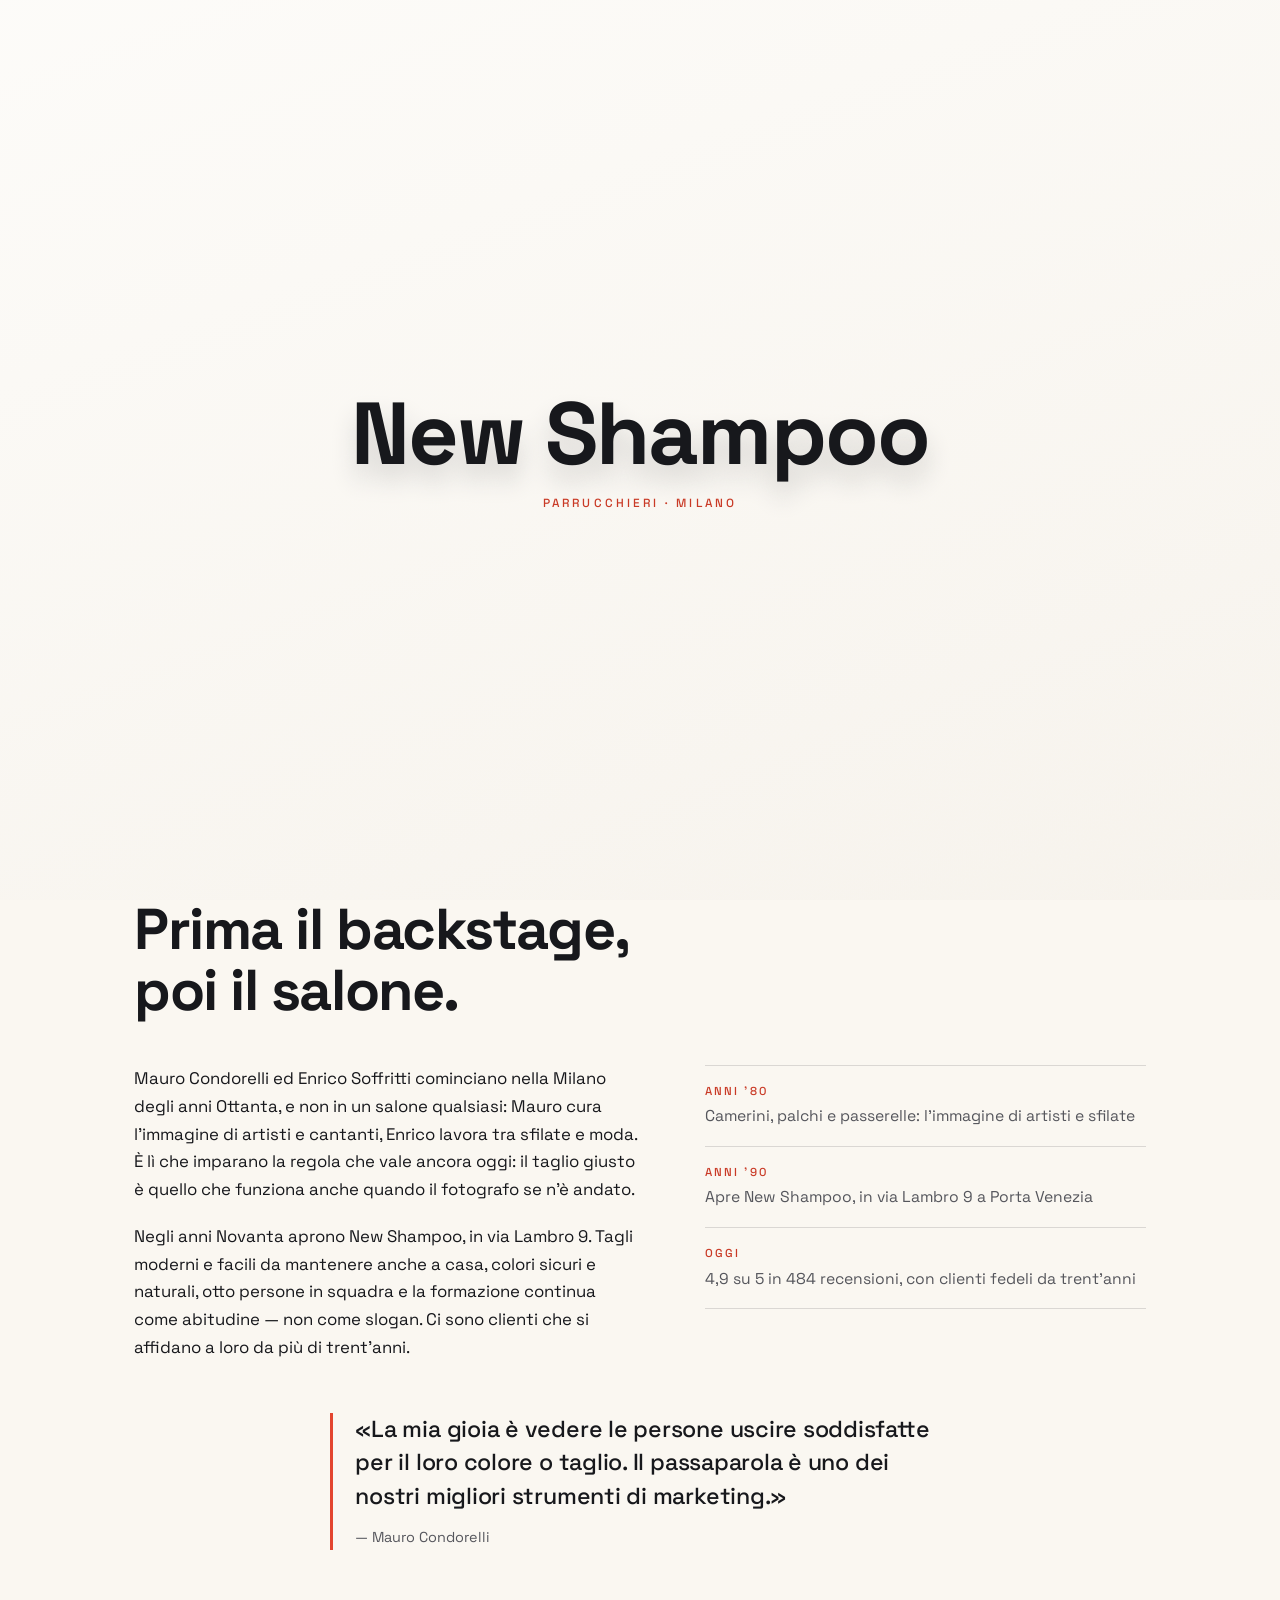
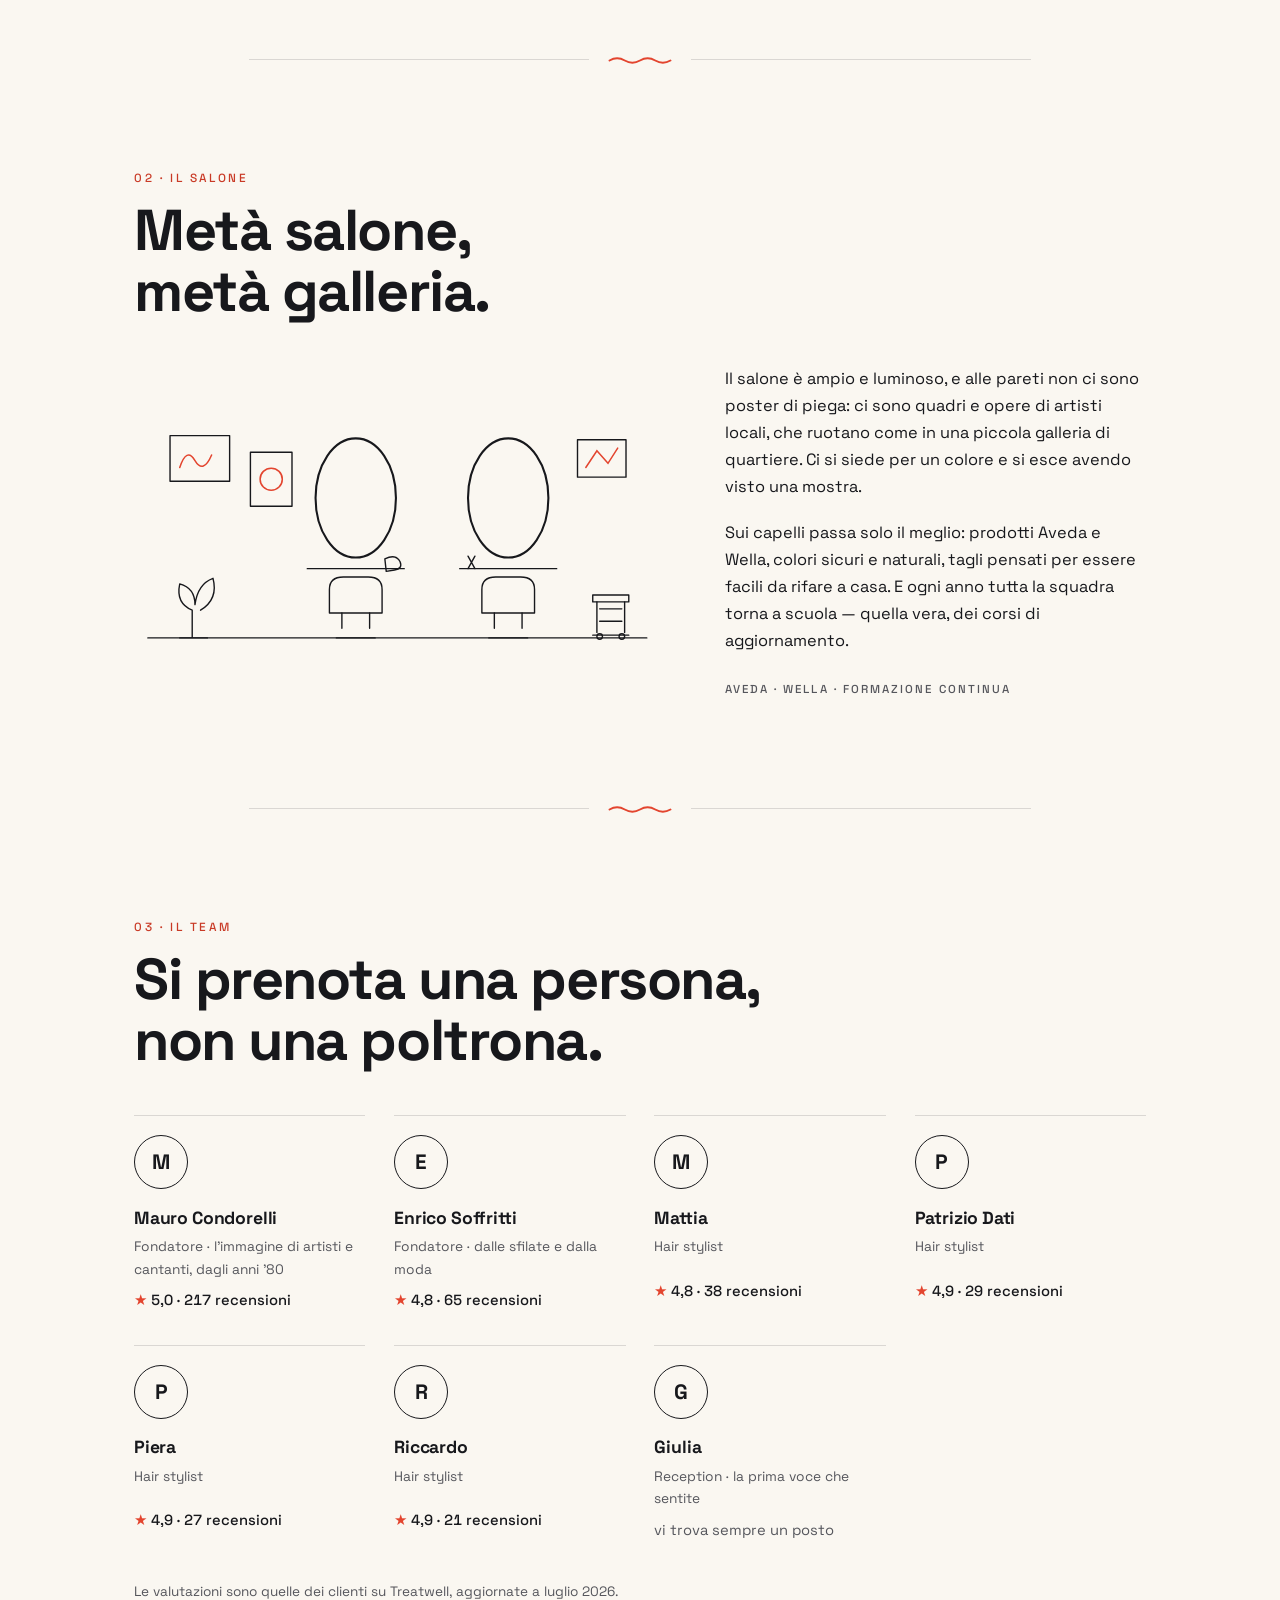
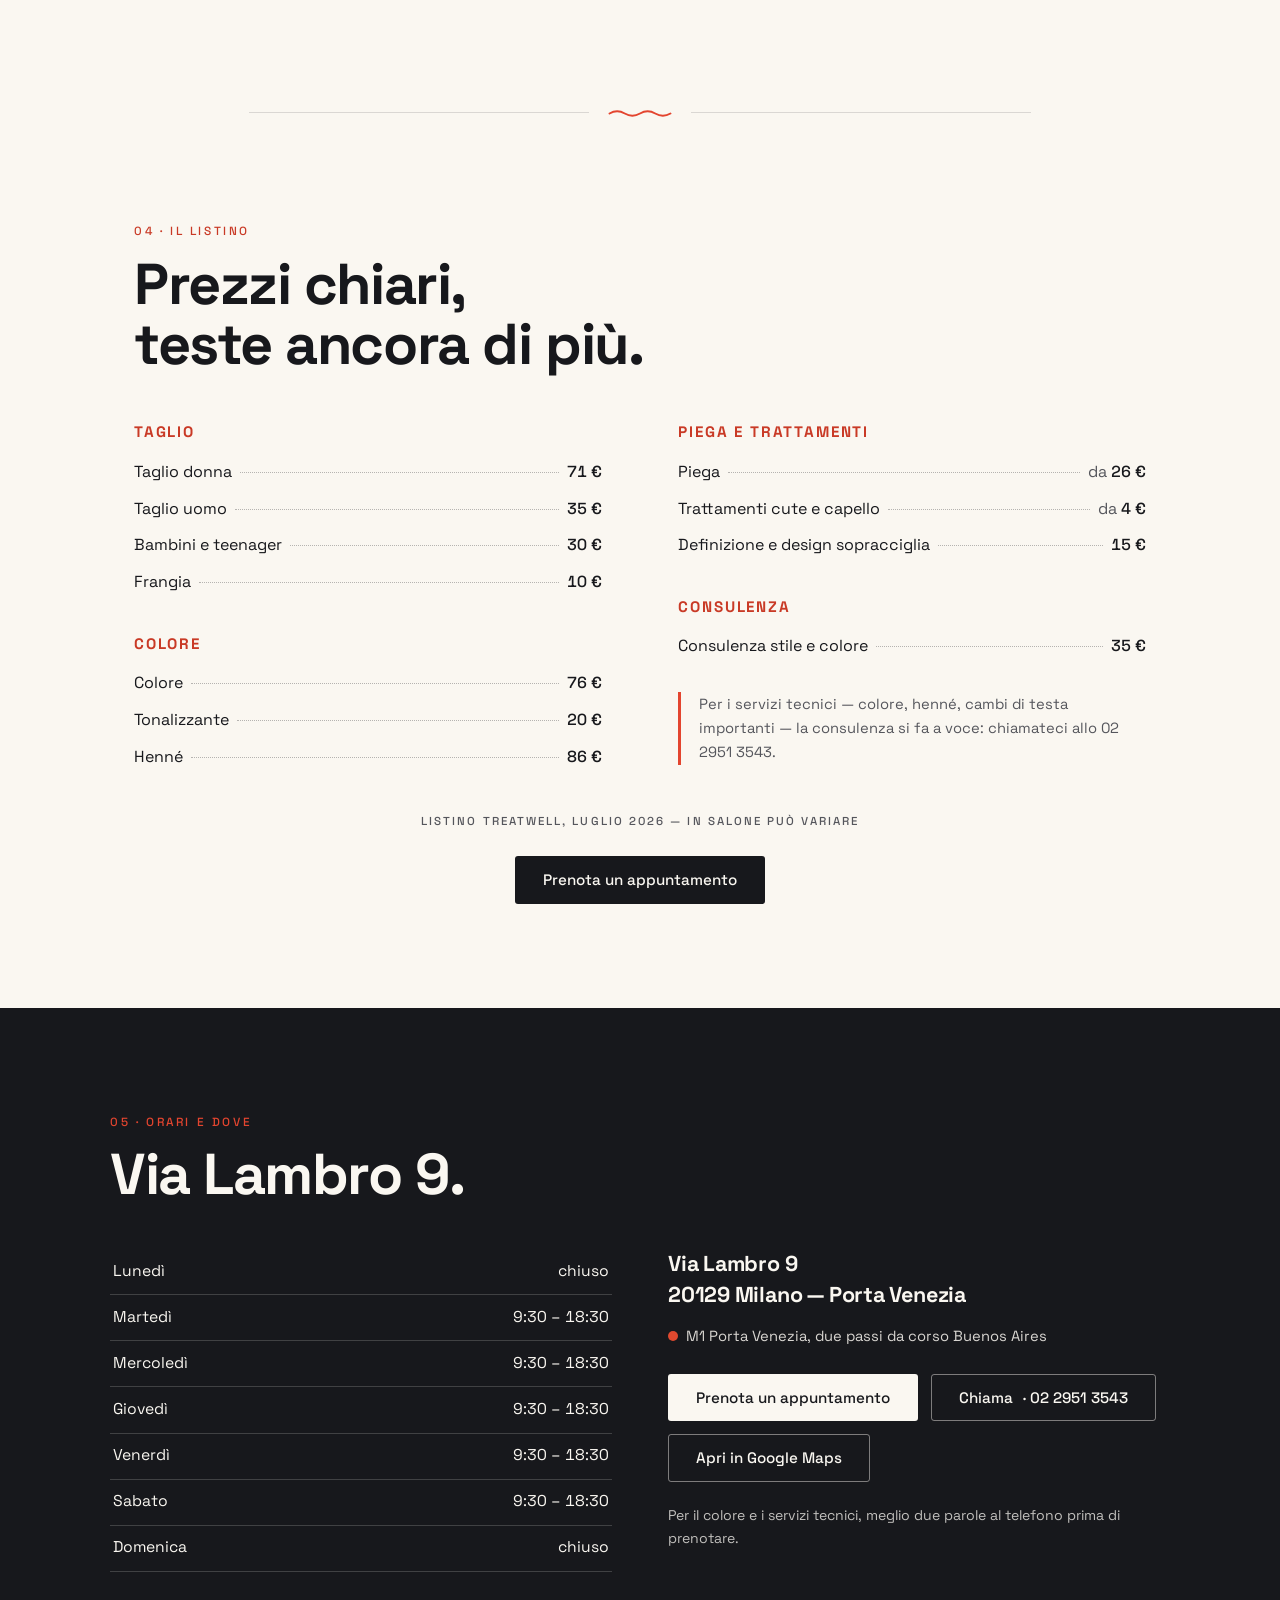
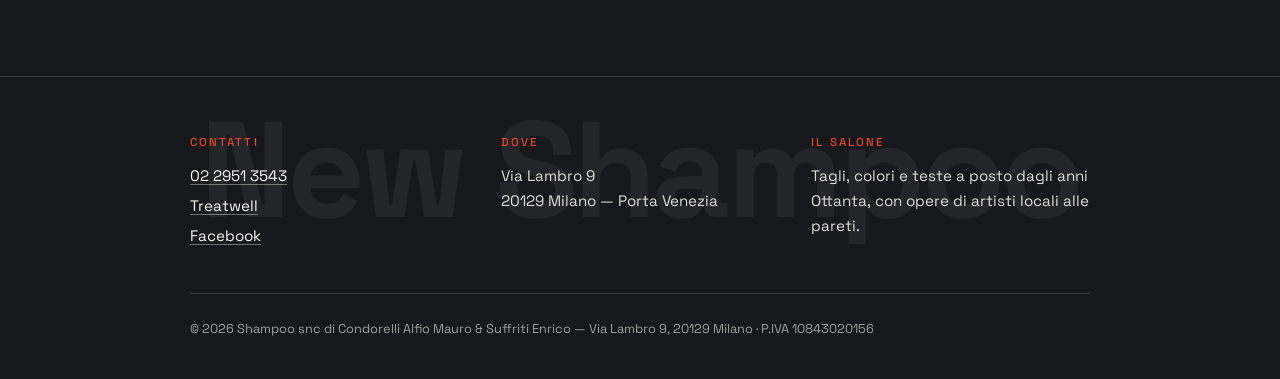
==== index.html @ 6febce42 "Sito vetrina New Shampoo: editoriale crema/inchiostro, intro dello specchio, listino e team Treatwel" ====
<!DOCTYPE html>
<html lang="it">
<head>
  <meta charset="UTF-8">
  <meta name="viewport" content="width=device-width, initial-scale=1.0">
  <title>New Shampoo — Parrucchieri a Milano, Porta Venezia dagli anni '80 | Via Lambro 9</title>
  <meta name="description" content="New Shampoo: il salone di Mauro Condorelli ed Enrico Soffritti in via Lambro 9, Porta Venezia, Milano. Tagli e colori con prodotti Aveda e Wella, 4,9 su 5 in 484 recensioni. Listino trasparente e prenotazione online.">
  <meta property="og:title" content="New Shampoo — Parrucchieri a Milano, Porta Venezia">
  <meta property="og:description" content="Capelli perfetti, dagli anni Ottanta. Il salone-galleria di via Lambro 9: 4,9 su 5 in 484 recensioni verificate.">
  <meta property="og:type" content="website">
  <meta property="og:locale" content="it_IT">
  <meta property="og:url" content="https://rotenzark.github.io/new-shampoo/">
  <meta property="og:image" content="https://rotenzark.github.io/new-shampoo/og-image.png">
  <meta name="twitter:card" content="summary_large_image">
  <link rel="canonical" href="https://rotenzark.github.io/new-shampoo/">
  <meta name="theme-color" content="#FAF7F1">
  <link rel="icon" href="favicon.svg?v=1" type="image/svg+xml">
  <link rel="icon" href="favicon-32.png?v=1" type="image/png" sizes="32x32">
  <link rel="apple-touch-icon" href="apple-touch-icon.png?v=1">
  <script>
    document.documentElement.classList.add('js');
    try { if (sessionStorage.getItem('ns-intro')) document.documentElement.classList.add('intro-vista'); } catch (e) {}
  </script>
  <link rel="preconnect" href="https://fonts.googleapis.com">
  <link rel="preconnect" href="https://fonts.gstatic.com" crossorigin>
  <link href="https://fonts.googleapis.com/css2?family=Space+Grotesk:wght@400;500;700&display=swap" rel="stylesheet">
  <link rel="stylesheet" href="css/style.css?v=1">
  <script type="application/ld+json">
  {
    "@context": "https://schema.org",
    "@type": "HairSalon",
    "name": "New Shampoo",
    "legalName": "Shampoo snc di Condorelli Alfio Mauro & Suffriti Enrico",
    "description": "Salone di parrucchieri a Porta Venezia, Milano: tagli moderni e facili da mantenere, colori sicuri e naturali con prodotti Aveda e Wella. Fondato da Mauro Condorelli ed Enrico Soffritti.",
    "telephone": "+390229513543",
    "priceRange": "€€",
    "url": "https://rotenzark.github.io/new-shampoo/",
    "image": "https://rotenzark.github.io/new-shampoo/og-image.png",
    "sameAs": [
      "https://www.treatwell.it/salone/new-shampoo-1/",
      "https://www.facebook.com/newshampoo1981"
    ],
    "aggregateRating": {
      "@type": "AggregateRating",
      "ratingValue": "4.9",
      "bestRating": "5",
      "ratingCount": "484"
    },
    "address": {
      "@type": "PostalAddress",
      "streetAddress": "Via Lambro 9",
      "addressLocality": "Milano",
      "postalCode": "20129",
      "addressRegion": "MI",
      "addressCountry": "IT"
    },
    "areaServed": "Milano Porta Venezia",
    "hasMap": "https://www.google.com/maps/search/?api=1&query=Via+Lambro+9%2C+Milano",
    "openingHoursSpecification": [
      { "@type": "OpeningHoursSpecification", "dayOfWeek": ["Tuesday","Wednesday","Thursday","Friday","Saturday"], "opens": "09:30", "closes": "18:30" }
    ]
  }
  </script>
</head>
<body>

  <!-- ============ INTRO "LO SPECCHIO" ============ -->
  <div class="intro" id="intro" aria-hidden="true">
    <div class="intro-specchio">
      <p class="intro-ghost" aria-hidden="true">New Shampoo</p>
      <div class="intro-chiaro">
        <p class="intro-nome">New Shampoo</p>
        <p class="intro-riga">Parrucchieri · Milano</p>
      </div>
      <div class="intro-nebbia" aria-hidden="true"></div>
    </div>
  </div>
  <noscript><style>.intro { display: none; }</style></noscript>

  <a class="skip-link" href="#top" data-i18n="skip">Salta al contenuto</a>

  <header class="topbar">
    <a class="wordmark" href="#top" aria-label="New Shampoo — torna su" data-i18n-aria="aria_top">New Shampoo</a>
    <nav class="nav" aria-label="Navigazione principale" data-i18n-aria="aria_nav">
      <button class="nav-toggle" aria-expanded="false" aria-controls="nav-menu">
        <span class="nav-toggle-bar" aria-hidden="true"></span>
        <span data-i18n="menu">Menu</span>
      </button>
      <ul class="nav-menu" id="nav-menu">
        <li><a href="#storia" data-i18n="nav_story">Dagli anni '80</a></li>
        <li><a href="#salone" data-i18n="nav_salon">Il salone</a></li>
        <li><a href="#team" data-i18n="nav_team">Il team</a></li>
        <li><a href="#listino" data-i18n="nav_prices">Il listino</a></li>
        <li><a href="#orari" data-i18n="nav_hours">Orari e dove</a></li>
      </ul>
    </nav>
    <div class="topbar-actions">
      <div class="lang-switch" role="group" aria-label="Lingua / Language">
        <button class="lang-btn is-active" data-lang="it" aria-pressed="true">IT</button>
        <span class="lang-sep" aria-hidden="true">/</span>
        <button class="lang-btn" data-lang="en" aria-pressed="false">EN</button>
      </div>
      <a class="btn btn-pieno btn-small" href="https://www.treatwell.it/salone/new-shampoo-1/" target="_blank" rel="noopener">
        <span data-i18n="book_short">Prenota</span>
      </a>
    </div>
  </header>

  <main id="top">

    <!-- ============ HERO ============ -->
    <section class="hero">
      <p class="eyebrow" data-i18n="hero_eyebrow">Parrucchieri · Porta Venezia, Milano · Via Lambro 9</p>
      <h1 class="hero-nome">New <span class="hero-accento">Shampoo<svg class="squiggle" viewBox="0 0 220 14" fill="none" preserveAspectRatio="none" aria-hidden="true"><path d="M2 10 Q16 2 30 10 T58 10 T86 10 T114 10 T142 10 T170 10 T198 10 T218 10"/></svg></span></h1>
      <p class="hero-claim" data-i18n="hero_claim">Capelli perfetti, dagli anni Ottanta.</p>
      <p class="hero-lead" data-i18n="hero_lead">Mauro veniva dai camerini di artisti e cantanti, Enrico dalle sfilate. Da allora fanno una cosa sola, e la fanno bene: teste a posto, in via Lambro 9.</p>
      <div class="hero-cta">
        <a class="btn btn-pieno" href="https://www.treatwell.it/salone/new-shampoo-1/" target="_blank" rel="noopener" data-i18n="book_cta">Prenota un appuntamento</a>
        <a class="btn btn-quieto" href="#listino" data-i18n="prices_cta">Guarda il listino</a>
      </div>
      <a class="hero-badge" href="https://www.treatwell.it/salone/new-shampoo-1/" target="_blank" rel="noopener">
        <span class="badge-voto">4,9<span class="badge-su">/5</span></span>
        <span class="badge-testo" data-i18n="hero_badge">484 recensioni verificate su Treatwell</span>
      </a>
    </section>

    <div class="filo" aria-hidden="true"><svg viewBox="0 0 84 12" fill="none"><path d="M2 8 Q12 2 22 8 T42 8 T62 8 T82 8"/></svg></div>

    <!-- ============ DAGLI ANNI '80 ============ -->
    <section class="sezione" id="storia">
      <p class="sezione-num" data-i18n="story_num">01 · Dagli anni '80</p>
      <h2 class="sezione-titolo" data-i18n="story_title">Prima il backstage,<br>poi il salone.</h2>
      <div class="storia-griglia">
        <div class="storia-testo">
          <p data-i18n="story_p1">Mauro Condorelli ed Enrico Soffritti cominciano nella Milano degli anni Ottanta, e non in un salone qualsiasi: Mauro cura l'immagine di artisti e cantanti, Enrico lavora tra sfilate e moda. È lì che imparano la regola che vale ancora oggi: il taglio giusto è quello che funziona anche quando il fotografo se n'è andato.</p>
          <p data-i18n="story_p2">Negli anni Novanta aprono New Shampoo, in via Lambro 9. Tagli moderni e facili da mantenere anche a casa, colori sicuri e naturali, otto persone in squadra e la formazione continua come abitudine — non come slogan. Ci sono clienti che si affidano a loro da più di trent'anni.</p>
        </div>
        <ul class="tappe">
          <li class="tappa">
            <span class="tappa-quando mono" data-i18n="t1_q">Anni '80</span>
            <span class="tappa-cosa" data-i18n="t1_c">Camerini, palchi e passerelle: l'immagine di artisti e sfilate</span>
          </li>
          <li class="tappa">
            <span class="tappa-quando mono" data-i18n="t2_q">Anni '90</span>
            <span class="tappa-cosa" data-i18n="t2_c">Apre New Shampoo, in via Lambro 9 a Porta Venezia</span>
          </li>
          <li class="tappa">
            <span class="tappa-quando mono" data-i18n="t3_q">Oggi</span>
            <span class="tappa-cosa" data-i18n="t3_c">4,9 su 5 in 484 recensioni, con clienti fedeli da trent'anni</span>
          </li>
        </ul>
      </div>
      <blockquote class="citazione">
        <p data-i18n="quote">«La mia gioia è vedere le persone uscire soddisfatte per il loro colore o taglio. Il passaparola è uno dei nostri migliori strumenti di marketing.»</p>
        <cite>— Mauro Condorelli</cite>
      </blockquote>
    </section>

    <div class="filo" aria-hidden="true"><svg viewBox="0 0 84 12" fill="none"><path d="M2 8 Q12 2 22 8 T42 8 T62 8 T82 8"/></svg></div>

    <!-- ============ IL SALONE ============ -->
    <section class="sezione" id="salone">
      <p class="sezione-num" data-i18n="salon_num">02 · Il salone</p>
      <h2 class="sezione-titolo" data-i18n="salon_title">Metà salone,<br>metà galleria.</h2>
      <div class="salone-griglia">
        <svg class="salone-illustrazione reveal" viewBox="0 0 760 400" fill="none" focusable="false" role="img" aria-label="Illustrazione al tratto del salone: specchi, poltrone e quadri alle pareti" data-i18n-aria="salon_illu">
          <!-- pavimento -->
          <line class="tratto" x1="20" y1="352" x2="740" y2="352"/>
          <!-- quadri alle pareti -->
          <rect class="tratto" x="52" y="60" width="86" height="66"/>
          <path class="tratto-accento" d="M66 106 Q76 76 88 96 T112 88" />
          <rect class="tratto" x="168" y="84" width="60" height="78"/>
          <circle class="tratto-accento" cx="198" cy="123" r="16"/>
          <rect class="tratto" x="640" y="66" width="70" height="54"/>
          <path class="tratto-accento" d="M652 106 L668 82 L684 100 L698 78"/>
          <!-- specchio ovale sinistro con mensola e phon -->
          <ellipse class="tratto spesso" cx="320" cy="150" rx="58" ry="86"/>
          <line class="tratto" x1="250" y1="252" x2="390" y2="252"/>
          <path class="tratto" d="M362 238 q16 -8 22 4 q4 10 -8 12 l-12 2 Z"/>
          <!-- poltrona sinistra -->
          <path class="tratto" d="M282 282 q0 -18 20 -18 h36 q20 0 20 18 v34 h-76 Z"/>
          <path class="tratto" d="M300 316 v22 m40 -22 v22 M292 352 h56"/>
          <!-- specchio ovale destro -->
          <ellipse class="tratto spesso" cx="540" cy="150" rx="58" ry="86"/>
          <line class="tratto" x1="470" y1="252" x2="610" y2="252"/>
          <path class="tratto" d="M482 234 l10 18 m0 -18 l-10 18"/>
          <!-- poltrona destra -->
          <path class="tratto" d="M502 282 q0 -18 20 -18 h36 q20 0 20 18 v34 h-76 Z"/>
          <path class="tratto" d="M520 316 v22 m40 -22 v22 M512 352 h56"/>
          <!-- pianta -->
          <path class="tratto" d="M84 352 v-40 q-24 -10 -18 -38 q22 6 22 30 q4 -30 26 -38 q8 30 -18 46 M66 352 h40"/>
          <!-- carrello -->
          <rect class="tratto" x="662" y="290" width="52" height="10"/>
          <path class="tratto" d="M668 300 v44 m40 -44 v44 m-46 4 h52 M672 310 h32 M672 328 h32"/>
          <circle class="tratto" cx="672" cy="350" r="4"/>
          <circle class="tratto" cx="704" cy="350" r="4"/>
        </svg>
        <div class="salone-testo">
          <p data-i18n="salon_p1">Il salone è ampio e luminoso, e alle pareti non ci sono poster di piega: ci sono quadri e opere di artisti locali, che ruotano come in una piccola galleria di quartiere. Ci si siede per un colore e si esce avendo visto una mostra.</p>
          <p data-i18n="salon_p2">Sui capelli passa solo il meglio: prodotti Aveda e Wella, colori sicuri e naturali, tagli pensati per essere facili da rifare a casa. E ogni anno tutta la squadra torna a scuola — quella vera, dei corsi di aggiornamento.</p>
          <p class="salone-marchi mono" data-i18n="salon_brands">Aveda · Wella · Formazione continua</p>
        </div>
      </div>
    </section>

    <div class="filo" aria-hidden="true"><svg viewBox="0 0 84 12" fill="none"><path d="M2 8 Q12 2 22 8 T42 8 T62 8 T82 8"/></svg></div>

    <!-- ============ IL TEAM ============ -->
    <section class="sezione" id="team">
      <p class="sezione-num" data-i18n="team_num">03 · Il team</p>
      <h2 class="sezione-titolo" data-i18n="team_title">Si prenota una persona,<br>non una poltrona.</h2>
      <ul class="squadra">
        <li class="persona reveal">
          <span class="persona-avatar" aria-hidden="true">M</span>
          <h3 class="persona-nome">Mauro Condorelli</h3>
          <p class="persona-ruolo" data-i18n="p1_r">Fondatore · l'immagine di artisti e cantanti, dagli anni '80</p>
          <p class="persona-voto"><span class="stella" aria-hidden="true">★</span> 5,0 · <span data-i18n="rev217">217 recensioni</span></p>
        </li>
        <li class="persona reveal">
          <span class="persona-avatar" aria-hidden="true">E</span>
          <h3 class="persona-nome">Enrico Soffritti</h3>
          <p class="persona-ruolo" data-i18n="p2_r">Fondatore · dalle sfilate e dalla moda</p>
          <p class="persona-voto"><span class="stella" aria-hidden="true">★</span> 4,8 · <span data-i18n="rev65">65 recensioni</span></p>
        </li>
        <li class="persona reveal">
          <span class="persona-avatar" aria-hidden="true">M</span>
          <h3 class="persona-nome">Mattia</h3>
          <p class="persona-ruolo" data-i18n="p_style">Hair stylist</p>
          <p class="persona-voto"><span class="stella" aria-hidden="true">★</span> 4,8 · <span data-i18n="rev38">38 recensioni</span></p>
        </li>
        <li class="persona reveal">
          <span class="persona-avatar" aria-hidden="true">P</span>
          <h3 class="persona-nome">Patrizio Dati</h3>
          <p class="persona-ruolo" data-i18n="p_style">Hair stylist</p>
          <p class="persona-voto"><span class="stella" aria-hidden="true">★</span> 4,9 · <span data-i18n="rev29">29 recensioni</span></p>
        </li>
        <li class="persona reveal">
          <span class="persona-avatar" aria-hidden="true">P</span>
          <h3 class="persona-nome">Piera</h3>
          <p class="persona-ruolo" data-i18n="p_style">Hair stylist</p>
          <p class="persona-voto"><span class="stella" aria-hidden="true">★</span> 4,9 · <span data-i18n="rev27">27 recensioni</span></p>
        </li>
        <li class="persona reveal">
          <span class="persona-avatar" aria-hidden="true">R</span>
          <h3 class="persona-nome">Riccardo</h3>
          <p class="persona-ruolo" data-i18n="p_style">Hair stylist</p>
          <p class="persona-voto"><span class="stella" aria-hidden="true">★</span> 4,9 · <span data-i18n="rev21">21 recensioni</span></p>
        </li>
        <li class="persona reveal">
          <span class="persona-avatar" aria-hidden="true">G</span>
          <h3 class="persona-nome">Giulia</h3>
          <p class="persona-ruolo" data-i18n="p_rec">Reception · la prima voce che sentite</p>
          <p class="persona-voto persona-voto-quieto" data-i18n="p_rec2">vi trova sempre un posto</p>
        </li>
      </ul>
      <p class="squadra-nota" data-i18n="team_note">Le valutazioni sono quelle dei clienti su Treatwell, aggiornate a luglio 2026.</p>
    </section>

    <div class="filo" aria-hidden="true"><svg viewBox="0 0 84 12" fill="none"><path d="M2 8 Q12 2 22 8 T42 8 T62 8 T82 8"/></svg></div>

    <!-- ============ IL LISTINO ============ -->
    <section class="sezione" id="listino">
      <p class="sezione-num" data-i18n="prices_num">04 · Il listino</p>
      <h2 class="sezione-titolo" data-i18n="prices_title">Prezzi chiari,<br>teste ancora di più.</h2>

      <div class="listino-colonne">
        <div class="listino-cat">
          <h3 class="cat-nome" data-i18n="c1">Taglio</h3>
          <ul class="voci">
            <li class="voce"><span class="voce-nome" data-i18n="v1">Taglio donna</span><span class="voce-punti" aria-hidden="true"></span><span class="voce-prezzo">71 €</span></li>
            <li class="voce"><span class="voce-nome" data-i18n="v2">Taglio uomo</span><span class="voce-punti" aria-hidden="true"></span><span class="voce-prezzo">35 €</span></li>
            <li class="voce"><span class="voce-nome" data-i18n="v3">Bambini e teenager</span><span class="voce-punti" aria-hidden="true"></span><span class="voce-prezzo">30 €</span></li>
            <li class="voce"><span class="voce-nome" data-i18n="v4">Frangia</span><span class="voce-punti" aria-hidden="true"></span><span class="voce-prezzo">10 €</span></li>
          </ul>
          <h3 class="cat-nome cat-nome-dopo" data-i18n="c2">Colore</h3>
          <ul class="voci">
            <li class="voce"><span class="voce-nome" data-i18n="v5">Colore</span><span class="voce-punti" aria-hidden="true"></span><span class="voce-prezzo">76 €</span></li>
            <li class="voce"><span class="voce-nome" data-i18n="v6">Tonalizzante</span><span class="voce-punti" aria-hidden="true"></span><span class="voce-prezzo">20 €</span></li>
            <li class="voce"><span class="voce-nome" data-i18n="v7">Henné</span><span class="voce-punti" aria-hidden="true"></span><span class="voce-prezzo">86 €</span></li>
          </ul>
        </div>
        <div class="listino-cat">
          <h3 class="cat-nome" data-i18n="c3">Piega e trattamenti</h3>
          <ul class="voci">
            <li class="voce"><span class="voce-nome" data-i18n="v8">Piega</span><span class="voce-punti" aria-hidden="true"></span><span class="voce-prezzo"><span data-i18n="da">da</span> 26 €</span></li>
            <li class="voce"><span class="voce-nome" data-i18n="v9">Trattamenti cute e capello</span><span class="voce-punti" aria-hidden="true"></span><span class="voce-prezzo"><span data-i18n="da">da</span> 4 €</span></li>
            <li class="voce"><span class="voce-nome" data-i18n="v10">Definizione e design sopracciglia</span><span class="voce-punti" aria-hidden="true"></span><span class="voce-prezzo">15 €</span></li>
          </ul>
          <h3 class="cat-nome cat-nome-dopo" data-i18n="c4">Consulenza</h3>
          <ul class="voci">
            <li class="voce"><span class="voce-nome" data-i18n="v11">Consulenza stile e colore</span><span class="voce-punti" aria-hidden="true"></span><span class="voce-prezzo">35 €</span></li>
          </ul>
          <p class="listino-voce-nota" data-i18n="tech_note">Per i servizi tecnici — colore, henné, cambi di testa importanti — la consulenza si fa a voce: chiamateci allo 02 2951 3543.</p>
        </div>
      </div>
      <p class="listino-nota mono" data-i18n="prices_note">Listino Treatwell, luglio 2026 — in salone può variare</p>
      <div class="listino-cta">
        <a class="btn btn-pieno" href="https://www.treatwell.it/salone/new-shampoo-1/" target="_blank" rel="noopener" data-i18n="book_cta">Prenota un appuntamento</a>
      </div>
    </section>

    <!-- ============ ORARI E DOVE ============ -->
    <section class="sezione sezione-scura" id="orari">
      <p class="sezione-num sezione-num-chiara" data-i18n="hours_num">05 · Orari e dove</p>
      <h2 class="sezione-titolo" data-i18n="hours_title">Via Lambro 9.</h2>
      <div class="orari-dove">
        <table class="orari-tabella">
          <caption class="visually-hidden" data-i18n="hours_caption">Orari di apertura</caption>
          <tbody>
            <tr><th scope="row" data-i18n="mon">Lunedì</th><td data-i18n="closed">chiuso</td></tr>
            <tr><th scope="row" data-i18n="tue">Martedì</th><td>9:30 – 18:30</td></tr>
            <tr><th scope="row" data-i18n="wed">Mercoledì</th><td>9:30 – 18:30</td></tr>
            <tr><th scope="row" data-i18n="thu">Giovedì</th><td>9:30 – 18:30</td></tr>
            <tr><th scope="row" data-i18n="fri">Venerdì</th><td>9:30 – 18:30</td></tr>
            <tr><th scope="row" data-i18n="sat">Sabato</th><td>9:30 – 18:30</td></tr>
            <tr><th scope="row" data-i18n="sun">Domenica</th><td data-i18n="closed">chiuso</td></tr>
          </tbody>
        </table>
        <div class="dove">
          <address class="dove-indirizzo">
            Via Lambro 9<br>
            20129 Milano — Porta Venezia
          </address>
          <p class="dove-metro"><span class="metro-dot" aria-hidden="true"></span> <span data-i18n="metro">M1 Porta Venezia, due passi da corso Buenos Aires</span></p>
          <div class="dove-azioni">
            <a class="btn btn-chiaro" href="https://www.treatwell.it/salone/new-shampoo-1/" target="_blank" rel="noopener" data-i18n="book_cta">Prenota un appuntamento</a>
            <a class="btn btn-quieto-chiaro" href="tel:+390229513543"><span data-i18n="call_cta">Chiama</span>&nbsp;· 02 2951 3543</a>
            <a class="btn btn-quieto-chiaro" href="https://www.google.com/maps/search/?api=1&query=Via+Lambro+9%2C+Milano" target="_blank" rel="noopener" data-i18n="maps">Apri in Google Maps</a>
          </div>
          <p class="dove-note" data-i18n="phone_note">Per il colore e i servizi tecnici, meglio due parole al telefono prima di prenotare.</p>
        </div>
      </div>
    </section>

  </main>

  <!-- ============ FOOTER ============ -->
  <footer class="footer">
    <p class="footer-wordmark" aria-hidden="true">New Shampoo</p>
    <div class="footer-cols">
      <div>
        <h3 data-i18n="f_contacts">Contatti</h3>
        <p><a href="tel:+390229513543">02 2951 3543</a></p>
        <p><a href="https://www.treatwell.it/salone/new-shampoo-1/" target="_blank" rel="noopener">Treatwell</a></p>
        <p><a href="https://www.facebook.com/newshampoo1981" target="_blank" rel="noopener">Facebook</a></p>
      </div>
      <div>
        <h3 data-i18n="f_where">Dove</h3>
        <p>Via Lambro 9<br>20129 Milano — Porta Venezia</p>
      </div>
      <div>
        <h3 data-i18n="f_what">Il salone</h3>
        <p data-i18n="f_line">Tagli, colori e teste a posto dagli anni Ottanta, con opere di artisti locali alle pareti.</p>
      </div>
    </div>
    <p class="footer-legal">© <span data-current-year>2026</span> Shampoo snc di Condorelli Alfio Mauro &amp; Suffriti Enrico — Via Lambro 9, 20129 Milano · P.IVA 10843020156</p>
  </footer>

  <script src="js/main.js?v=1"></script>
</body>
</html>
---- css/style.css ----
/* ==========================================================================
   New Shampoo — Via Lambro 9, Milano
   Fascia alta editoriale: crema e inchiostro, un solo accento rosso lacca,
   Space Grotesk ovunque. Intro: lo specchio appannato.
   ========================================================================== */

:root {
  --carta: #FAF7F1;
  --inchiostro: #17181C;
  --grigio: #55565C;
  --accento: #C93A26;
  --accento-vivo: #E3452F;
  --linea: rgba(23, 24, 28, .14);
  --font: "Space Grotesk", "Helvetica Neue", Arial, sans-serif;
}

/* ---------- reset ---------- */

*, *::before, *::after { box-sizing: border-box; }

html {
  scroll-behavior: smooth;
  -webkit-text-size-adjust: 100%;
}

body {
  margin: 0;
  font-family: var(--font);
  font-size: 1rem;
  line-height: 1.65;
  color: var(--inchiostro);
  background: var(--carta);
}

img { max-width: 100%; height: auto; display: block; }

h1, h2, h3, p, ul, blockquote { margin: 0; }
ul { padding: 0; list-style: none; }

a { color: inherit; }

:focus-visible {
  outline: 2px solid var(--accento);
  outline-offset: 3px;
  border-radius: 2px;
}

.sezione-scura :focus-visible,
.footer :focus-visible {
  outline-color: var(--carta);
}

.visually-hidden {
  position: absolute;
  width: 1px; height: 1px;
  margin: -1px; padding: 0;
  overflow: hidden;
  clip: rect(0 0 0 0);
  white-space: nowrap;
  border: 0;
}

.skip-link {
  position: absolute;
  top: -100px; left: 1rem;
  z-index: 2000;
  padding: .6rem 1rem;
  background: var(--inchiostro);
  color: var(--carta);
  border-radius: 4px;
  text-decoration: none;
}
.skip-link:focus { top: .5rem; }

.mono {
  font-weight: 500;
  font-size: .72rem;
  letter-spacing: .18em;
  text-transform: uppercase;
}

/* ---------- bottoni ---------- */

.btn {
  display: inline-flex;
  align-items: center;
  justify-content: center;
  gap: .35em;
  padding: .85rem 1.7rem;
  border: 1px solid transparent;
  border-radius: 3px;
  font-family: var(--font);
  font-weight: 500;
  font-size: .95rem;
  line-height: 1.2;
  text-decoration: none;
  cursor: pointer;
  transition: background-color .2s ease, border-color .2s ease, color .2s ease, transform .15s ease;
}
.btn:hover { transform: translateY(-1px); }
.btn:active { transform: translateY(0); }

.btn-small { padding: .5rem 1.15rem; font-size: .85rem; }

.btn-pieno { background: var(--inchiostro); color: var(--carta); }
.btn-pieno:hover { background: var(--accento); color: #fff; }

.btn-chiaro { background: var(--carta); color: var(--inchiostro); }
.btn-chiaro:hover { background: #fff; }

.btn-quieto {
  background: transparent;
  color: var(--inchiostro);
  border-color: rgba(23, 24, 28, .35);
}
.btn-quieto:hover { border-color: var(--inchiostro); }

.btn-quieto-chiaro {
  background: transparent;
  color: var(--carta);
  border-color: rgba(250, 247, 241, .45);
}
.btn-quieto-chiaro:hover { border-color: var(--carta); }

/* ---------- intro "lo specchio" ---------- */

.intro {
  position: fixed;
  inset: 0;
  z-index: 1000;
  background: var(--carta);
  transition: opacity .6s ease;
}
.intro--via { opacity: 0; }

.intro-vista .intro { display: none; }

.intro-specchio {
  position: absolute;
  inset: 0;
}

.intro-ghost,
.intro-chiaro {
  position: absolute;
  inset: 0;
  display: flex;
  flex-direction: column;
  align-items: center;
  justify-content: center;
  text-align: center;
  padding: 1.5rem;
}

.intro-ghost {
  font-weight: 700;
  font-size: clamp(2.6rem, 9vw, 5.5rem);
  letter-spacing: -.02em;
  color: var(--inchiostro);
  filter: blur(12px);
  opacity: .3;
}

.intro-nebbia {
  position: absolute;
  inset: 0;
  background:
    url("data:image/svg+xml,%3Csvg xmlns='http://www.w3.org/2000/svg' width='240' height='240'%3E%3Cfilter id='n'%3E%3CfeTurbulence type='fractalNoise' baseFrequency='.65' numOctaves='2'/%3E%3CfeColorMatrix values='0 0 0 0 1 0 0 0 0 1 0 0 0 0 1 0 0 0 .06 0'/%3E%3C/filter%3E%3Crect width='240' height='240' filter='url(%23n)'/%3E%3C/svg%3E"),
    linear-gradient(160deg, rgba(255, 255, 255, .55), rgba(240, 235, 226, .35));
}

.intro-chiaro {
  z-index: 2;
  clip-path: ellipse(0% 0% at 50% 47%);
  animation: passata 1.5s cubic-bezier(.5, 0, .3, 1) .55s forwards;
}

.intro-nome {
  font-weight: 700;
  font-size: clamp(2.6rem, 9vw, 5.5rem);
  letter-spacing: -.02em;
  line-height: 1.05;
  color: var(--inchiostro);
}

.intro-riga {
  margin-top: .8rem;
  font-weight: 500;
  font-size: .74rem;
  letter-spacing: .26em;
  text-transform: uppercase;
  color: var(--accento);
}

@keyframes passata {
  0%   { clip-path: ellipse(0% 0% at 50% 47%); }
  55%  { clip-path: ellipse(34% 16% at 50% 47%); }
  100% { clip-path: ellipse(78% 58% at 50% 47%); }
}

.intro-lock { overflow: hidden; }

/* ---------- topbar ---------- */

.topbar {
  position: sticky;
  top: 0;
  z-index: 100;
  display: flex;
  align-items: center;
  gap: 1rem;
  padding: .65rem clamp(1rem, 3vw, 1.6rem);
  background: rgba(250, 247, 241, .93);
  -webkit-backdrop-filter: blur(8px);
  backdrop-filter: blur(8px);
  border-bottom: 1px solid var(--linea);
}

.wordmark {
  font-weight: 700;
  font-size: 1.15rem;
  letter-spacing: -.01em;
  text-decoration: none;
  color: var(--inchiostro);
  white-space: nowrap;
}

.nav { margin-left: auto; }

.nav-toggle {
  display: none;
  align-items: center;
  gap: .5rem;
  padding: .45rem .9rem;
  background: transparent;
  border: 1px solid rgba(23, 24, 28, .35);
  border-radius: 3px;
  font-family: var(--font);
  font-weight: 500;
  font-size: .85rem;
  color: var(--inchiostro);
  cursor: pointer;
}

.nav-toggle-bar {
  width: 16px;
  height: 2px;
  background: currentColor;
  box-shadow: 0 5px 0 currentColor, 0 -5px 0 currentColor;
}

.nav-menu {
  display: flex;
  align-items: center;
  gap: clamp(.9rem, 2vw, 1.5rem);
}

.nav-menu a {
  font-size: .92rem;
  font-weight: 500;
  text-decoration: none;
  color: var(--inchiostro);
  padding: .3rem 0;
  border-bottom: 2px solid transparent;
}
.nav-menu a:hover { border-bottom-color: var(--accento); }

.topbar-actions {
  display: flex;
  align-items: center;
  gap: .9rem;
}

.lang-switch {
  display: flex;
  align-items: center;
  gap: .3rem;
  font-size: .82rem;
}

.lang-btn {
  background: none;
  border: none;
  padding: .25rem .3rem;
  font-family: var(--font);
  font-weight: 500;
  font-size: .82rem;
  color: var(--grigio);
  cursor: pointer;
  border-bottom: 2px solid transparent;
}
.lang-btn.is-active {
  color: var(--inchiostro);
  border-bottom-color: var(--accento);
}
.lang-sep { color: rgba(23, 24, 28, .4); }

@media (max-width: 920px) {
  .nav-toggle { display: inline-flex; }
  .nav-menu {
    display: none;
    position: absolute;
    top: 100%;
    left: 0; right: 0;
    flex-direction: column;
    align-items: stretch;
    gap: 0;
    padding: .6rem 1.2rem 1rem;
    background: var(--carta);
    border-bottom: 1px solid var(--linea);
    box-shadow: 0 14px 28px rgba(23, 24, 28, .12);
  }
  .nav.is-open .nav-menu { display: flex; }
  .nav-menu a {
    padding: .7rem .2rem;
    border-bottom: 1px solid rgba(23, 24, 28, .08);
  }
  .nav-menu li:last-child a { border-bottom-color: transparent; }
}

@media (max-width: 560px) {
  .wordmark { font-size: 1rem; }
  .topbar { gap: .6rem; }
}

/* ---------- hero ---------- */

.hero {
  padding: clamp(4rem, 10vh, 7rem) 1.5rem 4.5rem;
  text-align: center;
}

.eyebrow {
  font-weight: 500;
  font-size: .74rem;
  letter-spacing: .22em;
  text-transform: uppercase;
  color: var(--accento);
  margin-bottom: 1.8rem;
}

.hero-nome {
  font-weight: 700;
  font-size: clamp(3.2rem, 12vw, 7.5rem);
  letter-spacing: -.03em;
  line-height: 1;
}

.hero-accento {
  position: relative;
  display: inline-block;
}

.squiggle {
  position: absolute;
  left: 2%;
  right: 2%;
  bottom: -.12em;
  width: 96%;
  height: .14em;
}
.squiggle path {
  stroke: var(--accento-vivo);
  stroke-width: 6;
  stroke-linecap: round;
  fill: none;
  vector-effect: non-scaling-stroke;
}

.hero-claim {
  margin-top: 2rem;
  font-weight: 500;
  font-size: clamp(1.25rem, 3vw, 1.6rem);
  letter-spacing: -.01em;
}

.hero-lead {
  max-width: 52ch;
  margin: .9rem auto 0;
  font-size: 1.05rem;
  color: var(--grigio);
}

.hero-cta {
  display: flex;
  flex-wrap: wrap;
  justify-content: center;
  gap: .9rem;
  margin-top: 2.2rem;
}

.hero-badge {
  display: inline-flex;
  align-items: center;
  gap: .9rem;
  margin-top: 2.6rem;
  padding: .7rem 1.3rem;
  border: 1px solid var(--linea);
  border-radius: 3px;
  text-decoration: none;
  transition: border-color .2s ease;
}
.hero-badge:hover { border-color: var(--accento); }

.badge-voto {
  font-weight: 700;
  font-size: 1.6rem;
  letter-spacing: -.02em;
}
.badge-su {
  font-size: .95rem;
  font-weight: 500;
  color: var(--grigio);
}

.badge-testo {
  font-size: .88rem;
  color: var(--grigio);
  text-align: left;
  max-width: 18ch;
}

/* ---------- filo divisore ---------- */

.filo {
  display: flex;
  align-items: center;
  justify-content: center;
  gap: 1.2rem;
  padding: 0 1.5rem;
}
.filo::before,
.filo::after {
  content: "";
  flex: 1;
  max-width: 340px;
  height: 1px;
  background: var(--linea);
}
.filo svg {
  width: 64px;
  height: 10px;
  flex: none;
}
.filo path {
  stroke: var(--accento-vivo);
  stroke-width: 2.5;
  stroke-linecap: round;
  fill: none;
}

/* ---------- sezioni ---------- */

.sezione {
  padding: clamp(4rem, 9vw, 6.5rem) 1.5rem;
  max-width: 1060px;
  margin: 0 auto;
}

.sezione-num {
  font-weight: 500;
  font-size: .74rem;
  letter-spacing: .22em;
  text-transform: uppercase;
  color: var(--accento);
}

.sezione-num-chiara { color: var(--accento-vivo); }

.sezione-titolo {
  margin-top: .8rem;
  font-weight: 700;
  font-size: clamp(2.1rem, 5.5vw, 3.6rem);
  letter-spacing: -.025em;
  line-height: 1.05;
}

/* ---------- dagli anni '80 ---------- */

.storia-griglia {
  display: grid;
  grid-template-columns: minmax(0, 1.15fr) minmax(0, 1fr);
  gap: clamp(2rem, 5vw, 4rem);
  margin-top: 2.8rem;
  align-items: start;
}

.storia-testo {
  display: grid;
  gap: 1.2rem;
  font-size: 1.05rem;
}

.tappe { display: grid; }

.tappa {
  display: grid;
  gap: .2rem;
  padding: 1rem 0;
  border-top: 1px solid var(--linea);
}
.tappe .tappa:last-child { border-bottom: 1px solid var(--linea); }

.tappa-quando { color: var(--accento); }

.tappa-cosa {
  font-size: .98rem;
  color: var(--grigio);
}

.citazione {
  max-width: 620px;
  margin: 3.2rem auto 0;
  padding-left: 1.4rem;
  border-left: 3px solid var(--accento-vivo);
}

.citazione p {
  font-weight: 500;
  font-size: clamp(1.15rem, 2.6vw, 1.45rem);
  letter-spacing: -.01em;
  line-height: 1.45;
}

.citazione cite {
  display: block;
  margin-top: .8rem;
  font-style: normal;
  font-size: .9rem;
  color: var(--grigio);
}

@media (max-width: 800px) {
  .storia-griglia { grid-template-columns: 1fr; }
}

/* ---------- il salone ---------- */

.salone-griglia {
  display: grid;
  grid-template-columns: minmax(0, 1.25fr) minmax(0, 1fr);
  gap: clamp(2rem, 5vw, 4rem);
  margin-top: 2.8rem;
  align-items: center;
}

.salone-illustrazione {
  width: 100%;
  height: auto;
  display: block;
}

.salone-illustrazione .tratto {
  stroke: var(--inchiostro);
  stroke-width: 2;
  stroke-linecap: round;
  stroke-linejoin: round;
}
.salone-illustrazione .spesso { stroke-width: 3; }
.salone-illustrazione .tratto-accento {
  stroke: var(--accento-vivo);
  stroke-width: 2.2;
  stroke-linecap: round;
}

.salone-testo {
  display: grid;
  gap: 1.2rem;
  font-size: 1.02rem;
}

.salone-marchi {
  color: var(--grigio);
  margin-top: .4rem;
}

@media (max-width: 800px) {
  .salone-griglia { grid-template-columns: 1fr; }
}

/* ---------- il team ---------- */

.squadra {
  display: grid;
  grid-template-columns: repeat(4, 1fr);
  gap: 2rem 1.8rem;
  margin-top: 2.8rem;
}

.persona {
  padding-top: 1.2rem;
  border-top: 1px solid var(--linea);
}

.persona-avatar {
  display: inline-flex;
  align-items: center;
  justify-content: center;
  width: 54px;
  height: 54px;
  border: 1.5px solid var(--inchiostro);
  border-radius: 50%;
  font-weight: 700;
  font-size: 1.3rem;
  transition: background-color .25s ease, color .25s ease, border-color .25s ease;
}
.persona:hover .persona-avatar {
  background: var(--accento-vivo);
  border-color: var(--accento-vivo);
  color: #fff;
}

.persona-nome {
  margin-top: .9rem;
  font-weight: 700;
  font-size: 1.1rem;
  letter-spacing: -.01em;
}

.persona-ruolo {
  margin-top: .15rem;
  font-size: .86rem;
  color: var(--grigio);
  min-height: 2.6em;
}

.persona-voto {
  margin-top: .5rem;
  font-weight: 500;
  font-size: .92rem;
  font-variant-numeric: tabular-nums;
}

.persona-voto-quieto { color: var(--grigio); font-weight: 400; }

.stella { color: var(--accento-vivo); }

.squadra-nota {
  margin-top: 2.4rem;
  font-size: .85rem;
  color: var(--grigio);
}

@media (max-width: 1000px) { .squadra { grid-template-columns: repeat(2, 1fr); } }
@media (max-width: 520px)  { .squadra { grid-template-columns: 1fr; } }

/* ---------- il listino ---------- */

.listino-colonne {
  display: grid;
  grid-template-columns: 1fr 1fr;
  gap: 2.4rem clamp(2.5rem, 6vw, 5rem);
  margin-top: 2.8rem;
}

.cat-nome {
  font-weight: 700;
  font-size: .95rem;
  letter-spacing: .12em;
  text-transform: uppercase;
  color: var(--accento);
  margin-bottom: .9rem;
}

.cat-nome-dopo { margin-top: 2.2rem; }

.voci { display: grid; gap: .65rem; }

.voce {
  display: flex;
  align-items: baseline;
  gap: .5em;
  font-size: 1rem;
}

.voce-punti {
  flex: 1;
  min-width: 1.5em;
  border-bottom: 1px dotted rgba(23, 24, 28, .3);
  transform: translateY(-4px);
}

.voce-prezzo {
  font-weight: 500;
  font-variant-numeric: tabular-nums;
  white-space: nowrap;
}
.voce-prezzo span { font-weight: 400; color: var(--grigio); }

.listino-voce-nota {
  margin-top: 2rem;
  padding-left: 1.1rem;
  border-left: 3px solid var(--accento-vivo);
  font-size: .92rem;
  color: var(--grigio);
}

.listino-nota {
  margin-top: 2.6rem;
  text-align: center;
  color: var(--grigio);
}

.listino-cta {
  display: flex;
  justify-content: center;
  margin-top: 1.6rem;
}

@media (max-width: 760px) {
  .listino-colonne { grid-template-columns: 1fr; }
}

/* ---------- orari e dove ---------- */

.sezione-scura {
  max-width: none;
  background: var(--inchiostro);
  color: var(--carta);
}

.sezione-scura > * {
  max-width: 1060px;
  margin-left: auto;
  margin-right: auto;
}

.sezione-scura .sezione-titolo { color: var(--carta); }

.orari-dove {
  display: grid;
  grid-template-columns: minmax(0, 1fr) minmax(0, 1fr);
  gap: clamp(2rem, 5vw, 3.5rem);
  margin-top: 2.8rem;
  align-items: start;
}

.orari-tabella {
  width: 100%;
  border-collapse: collapse;
  font-size: .98rem;
}

.orari-tabella th,
.orari-tabella td {
  padding: .6rem .2rem;
  border-bottom: 1px solid rgba(250, 247, 241, .18);
  text-align: left;
  font-weight: 400;
}

.orari-tabella td { text-align: right; font-variant-numeric: tabular-nums; }

.dove-indirizzo {
  font-style: normal;
  font-weight: 700;
  font-size: 1.35rem;
  letter-spacing: -.01em;
  line-height: 1.4;
}

.dove-metro {
  display: flex;
  align-items: center;
  gap: .5rem;
  margin-top: .9rem;
  font-size: .92rem;
  color: rgba(250, 247, 241, .85);
}

.metro-dot {
  width: 10px; height: 10px;
  border-radius: 50%;
  background: #E0492F;
  flex: none;
}

.dove-azioni {
  display: flex;
  flex-wrap: wrap;
  gap: .8rem;
  margin-top: 1.6rem;
}

.dove-note {
  margin-top: 1.4rem;
  font-size: .88rem;
  color: rgba(250, 247, 241, .75);
}

@media (max-width: 760px) {
  .orari-dove { grid-template-columns: 1fr; max-width: 480px; }
}

/* ---------- footer ---------- */

.footer {
  position: relative;
  padding: 3.5rem 1.5rem 2.5rem;
  background: var(--inchiostro);
  color: var(--carta);
  border-top: 1px solid rgba(250, 247, 241, .16);
  overflow: hidden;
}

.footer-wordmark {
  position: absolute;
  top: -1.2rem;
  left: 50%;
  transform: translateX(-50%);
  font-weight: 700;
  font-size: clamp(4rem, 13vw, 8.5rem);
  letter-spacing: -.03em;
  white-space: nowrap;
  color: rgba(250, 247, 241, .06);
  pointer-events: none;
  user-select: none;
}

.footer-cols {
  position: relative;
  display: grid;
  grid-template-columns: repeat(3, 1fr);
  gap: 2rem;
  max-width: 900px;
  margin: 0 auto;
}

.footer-cols h3 {
  font-weight: 500;
  font-size: .72rem;
  letter-spacing: .18em;
  text-transform: uppercase;
  color: var(--accento-vivo);
  margin-bottom: .7rem;
}

.footer-cols p {
  font-size: .95rem;
  color: rgba(250, 247, 241, .88);
  margin-bottom: .3rem;
}

.footer-cols a {
  color: var(--carta);
  text-decoration-color: rgba(250, 247, 241, .4);
  text-underline-offset: 3px;
}
.footer-cols a:hover { text-decoration-color: var(--carta); }

.footer-legal {
  position: relative;
  max-width: 900px;
  margin: 2.5rem auto 0;
  padding-top: 1.5rem;
  border-top: 1px solid rgba(250, 247, 241, .16);
  font-size: .8rem;
  color: rgba(250, 247, 241, .6);
}

@media (max-width: 760px) {
  .footer-cols { grid-template-columns: 1fr; gap: 1.6rem; }
}

/* ---------- reveal on scroll ---------- */
/* Lo stato nascosto esiste solo se il JS è partito (classe .js sul root)
   e solo se l'utente non preferisce il movimento ridotto. */

@media (prefers-reduced-motion: no-preference) {
  .js .reveal {
    opacity: 0;
    transform: translateY(18px);
    transition: opacity .6s ease, transform .6s ease;
  }
  .js .reveal.is-visible {
    opacity: 1;
    transform: none;
  }
}

@media (prefers-reduced-motion: reduce) {
  html { scroll-behavior: auto; }
  .btn, .btn:hover { transform: none; transition: none; }
  .intro { display: none; }
}
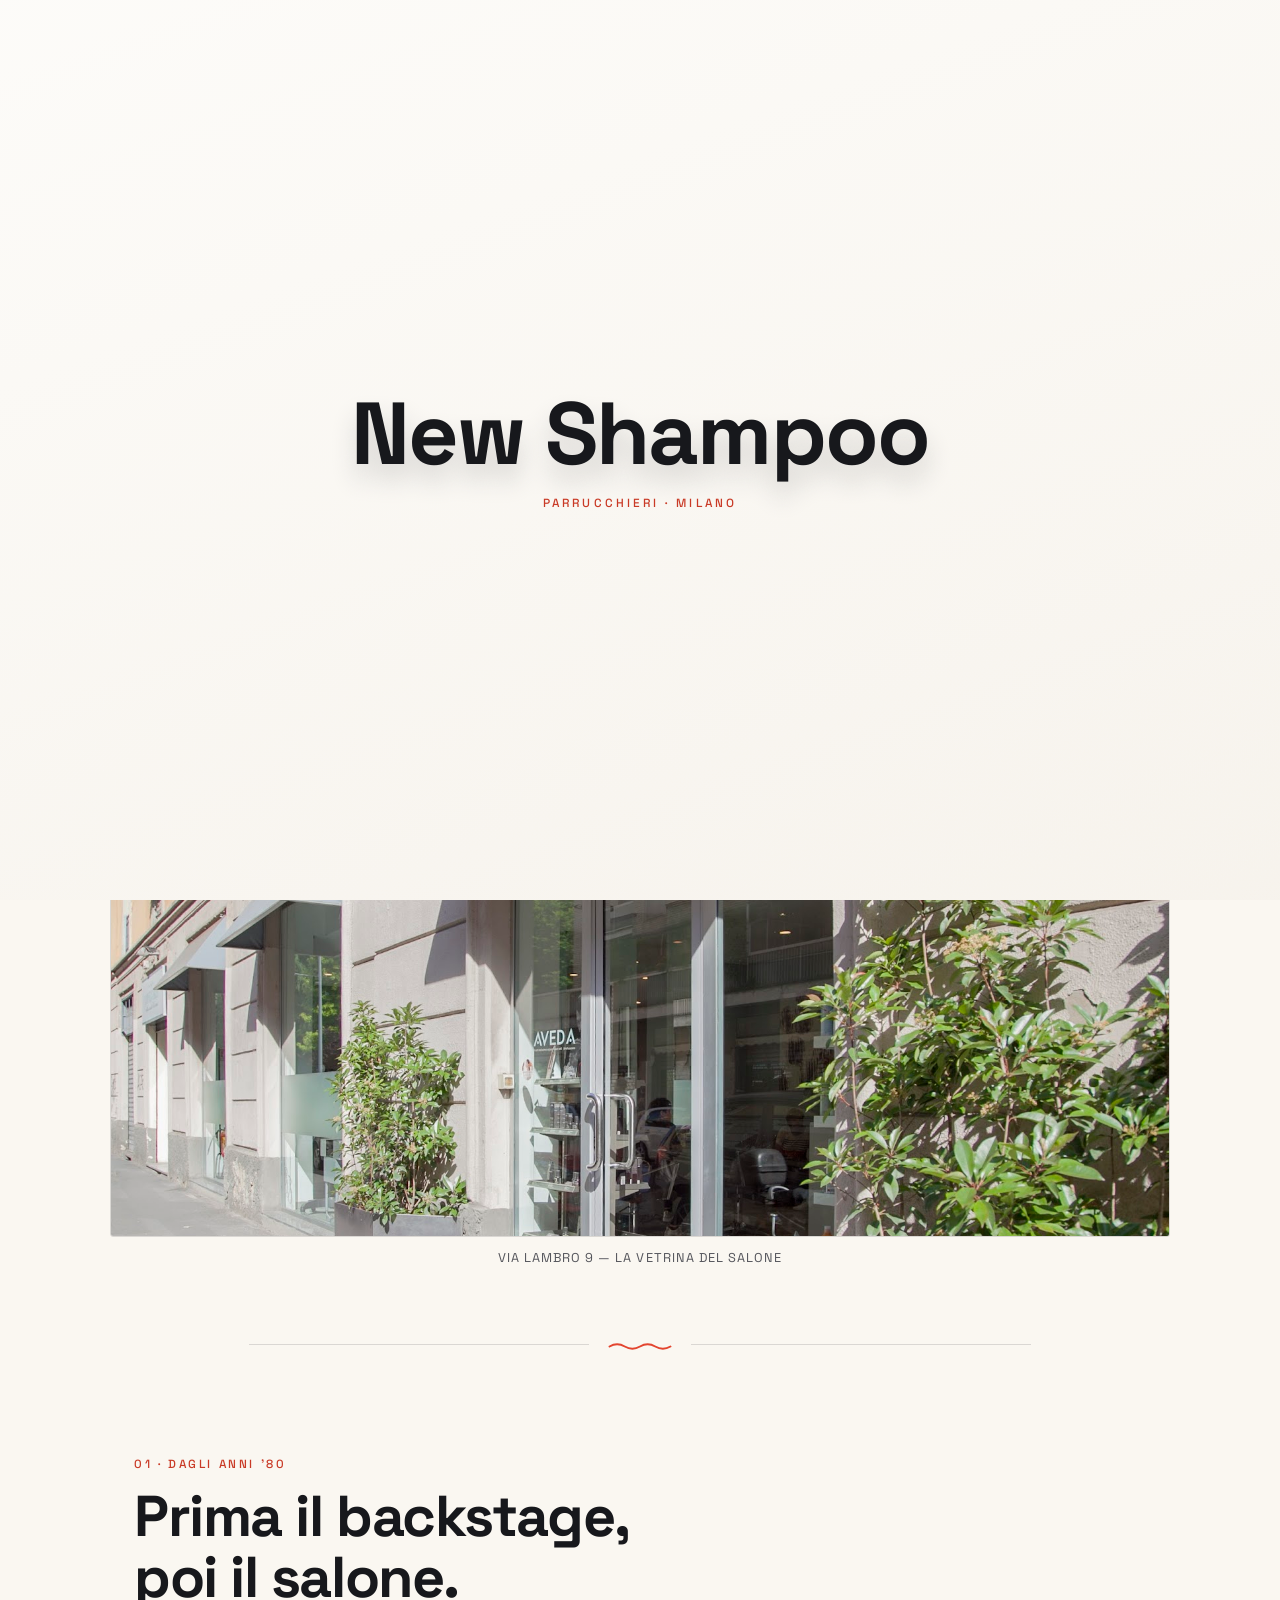
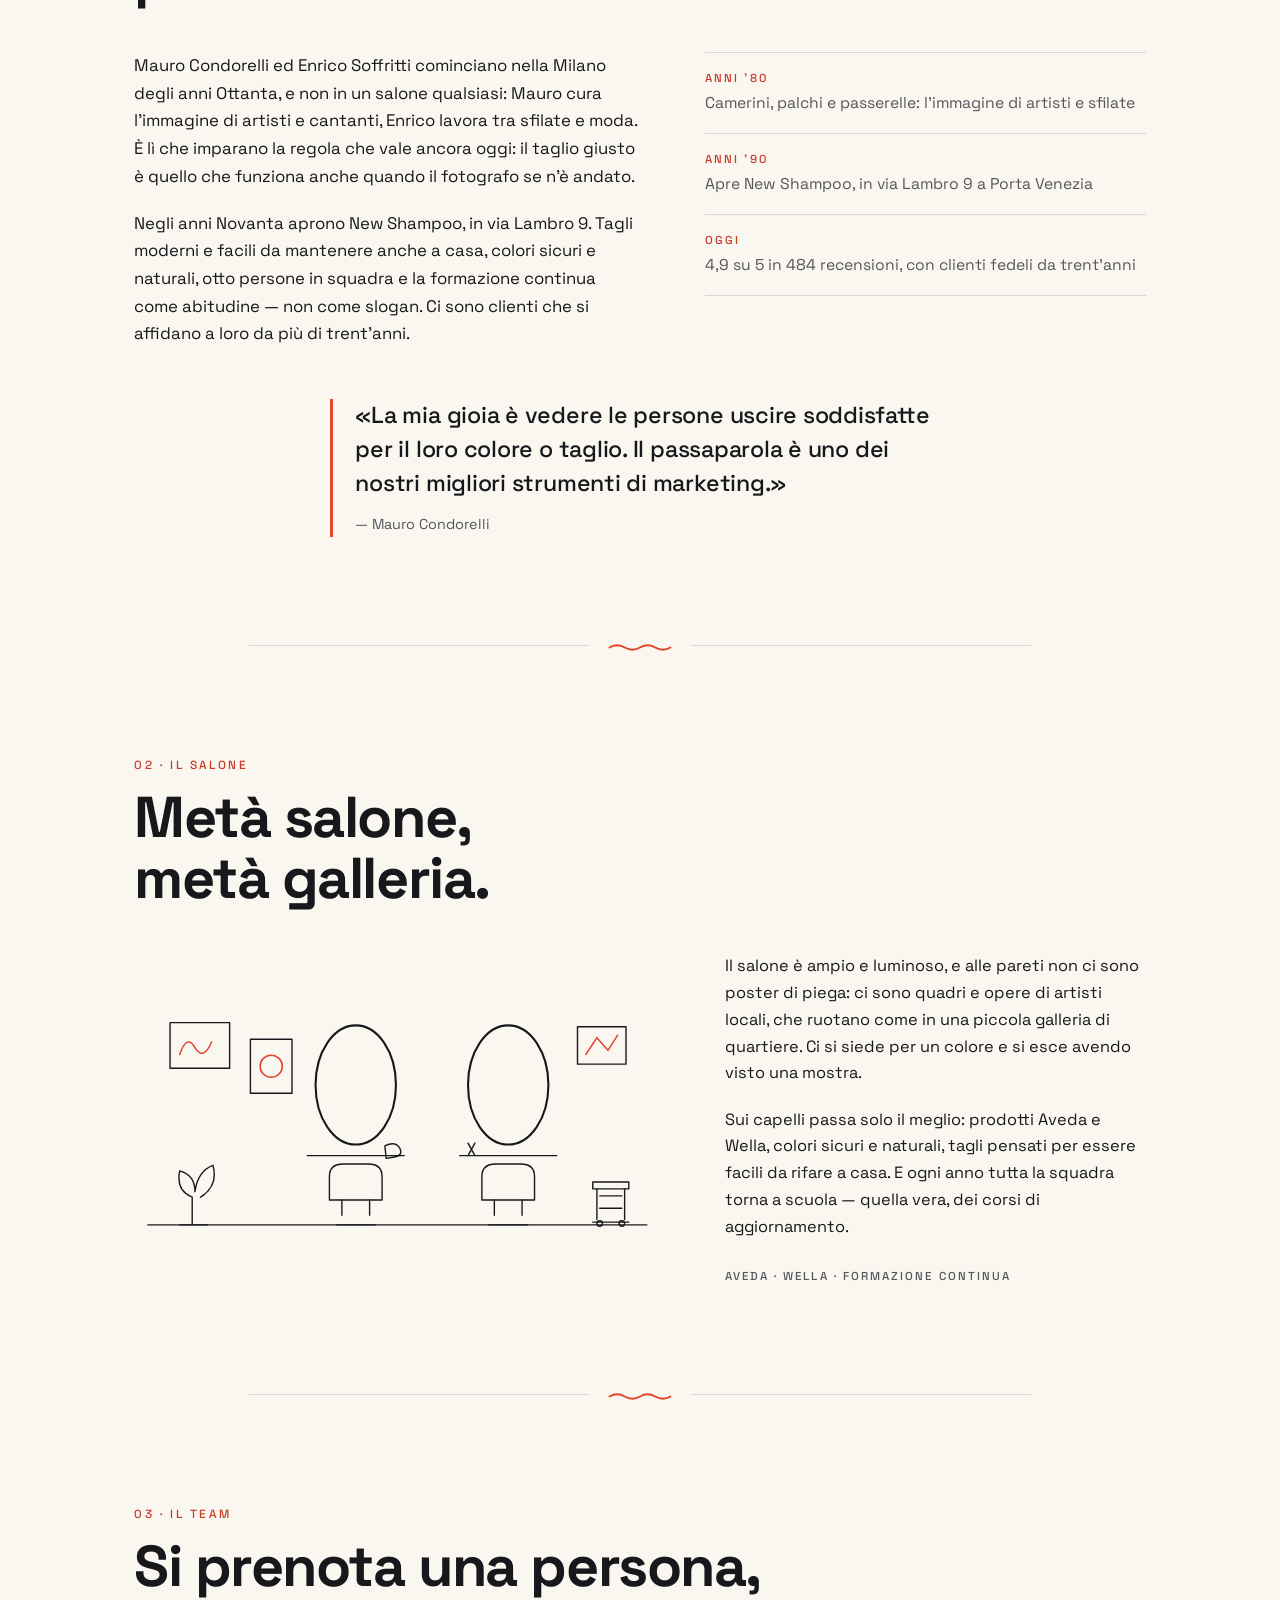
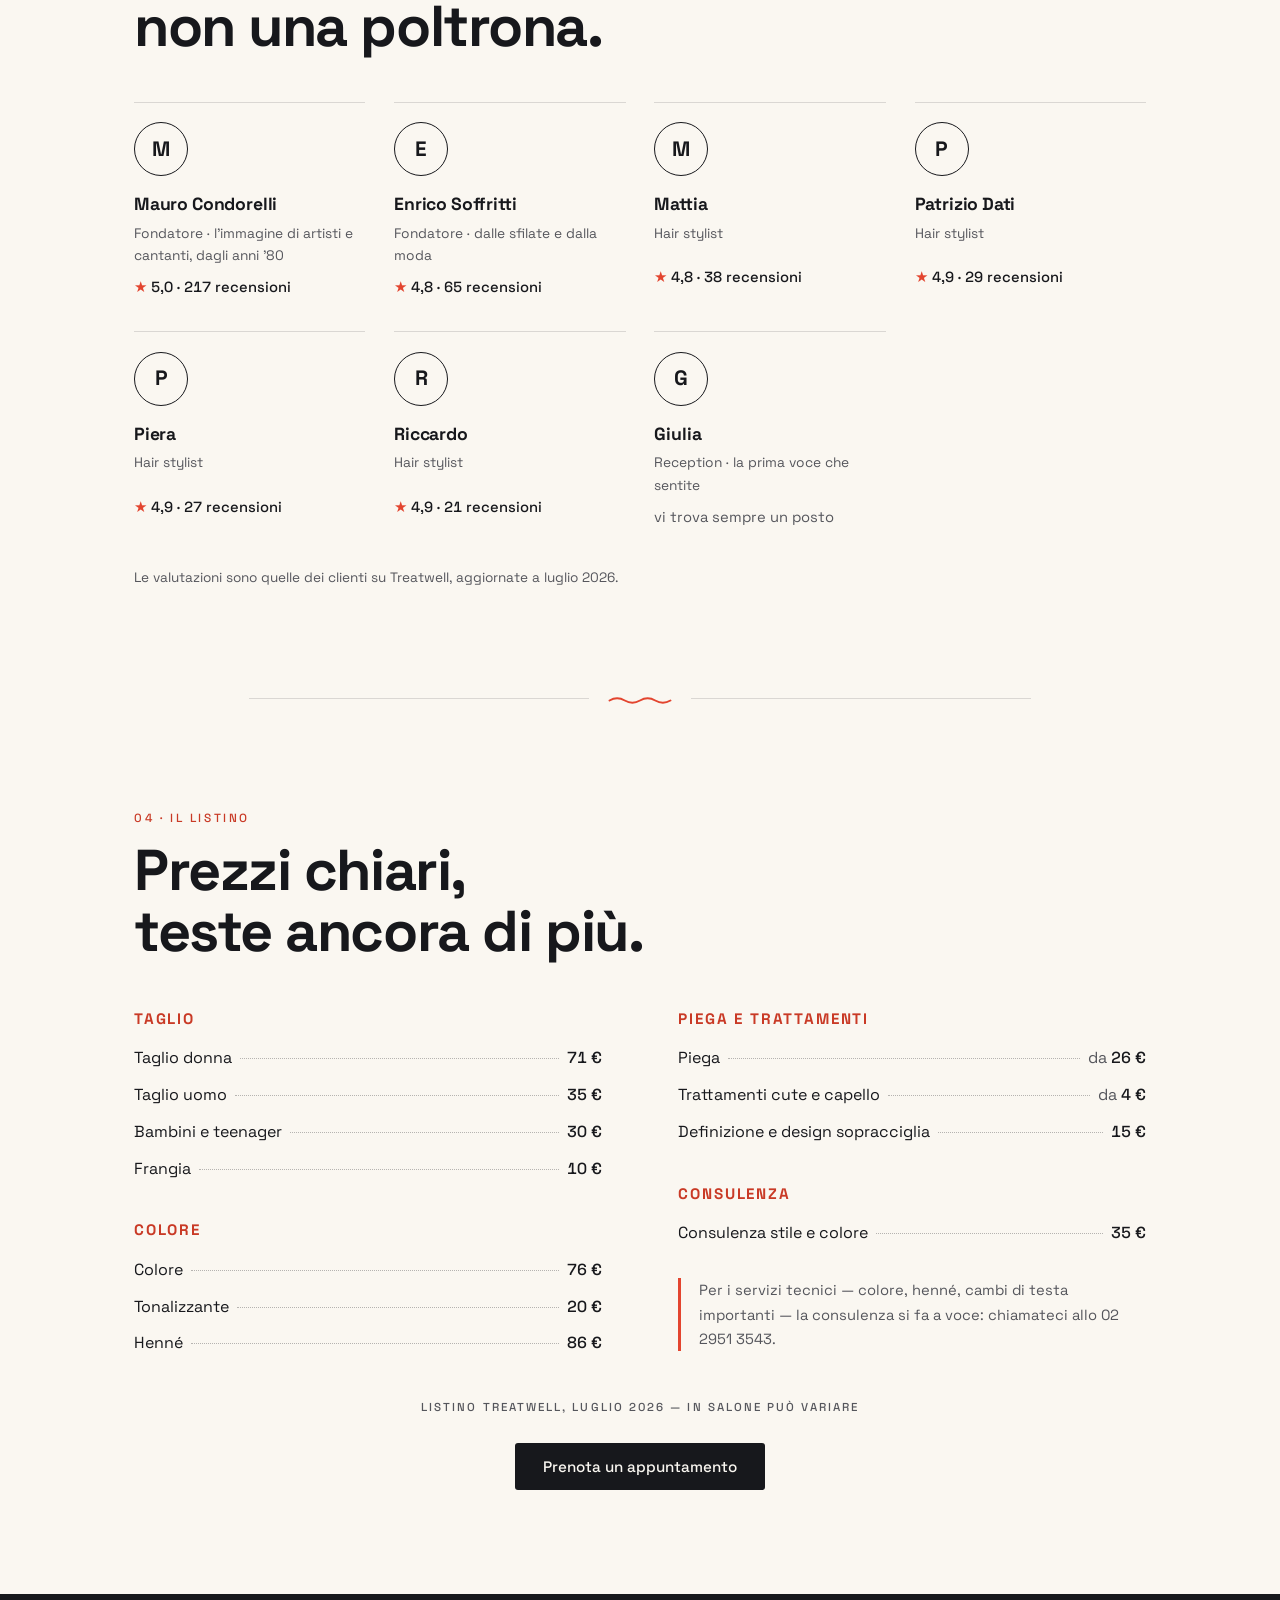
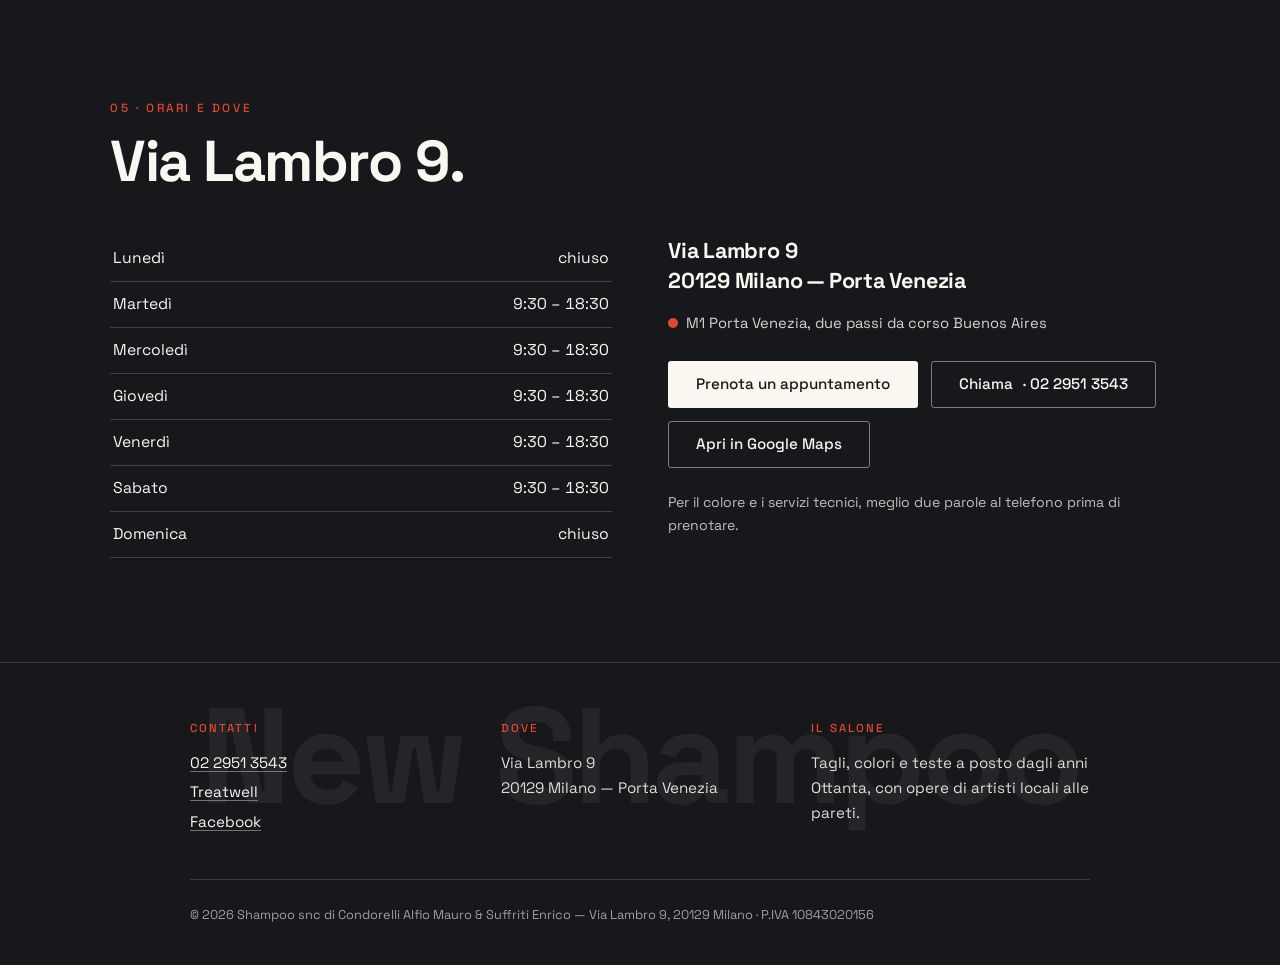
==== commit 4d7e1542: "Hero: aggiunge la foto vera della vetrina (scheda Google Maps, diritti da confermare) Co-Authored-By" ====
--- a/index.html
+++ b/index.html
@@ -1,4 +1,4 @@
-<!DOCTYPE html>
+﻿<!DOCTYPE html>
 <html lang="it">
 <head>
   <meta charset="UTF-8">
@@ -24,7 +24,7 @@
   <link rel="preconnect" href="https://fonts.googleapis.com">
   <link rel="preconnect" href="https://fonts.gstatic.com" crossorigin>
   <link href="https://fonts.googleapis.com/css2?family=Space+Grotesk:wght@400;500;700&display=swap" rel="stylesheet">
-  <link rel="stylesheet" href="css/style.css?v=1">
+  <link rel="stylesheet" href="css/style.css?v=2">
   <script type="application/ld+json">
   {
     "@context": "https://schema.org",
@@ -122,6 +122,10 @@
         <span class="badge-voto">4,9<span class="badge-su">/5</span></span>
         <span class="badge-testo" data-i18n="hero_badge">484 recensioni verificate su Treatwell</span>
       </a>
+      <figure class="hero-foto">
+        <img src="assets/img/vetrina.jpg" alt="La vetrina di New Shampoo in via Lambro 9: facciata chiara, insegna Aveda e la scritta New Shampoo sul vetro" data-i18n-alt="hero_foto_alt" width="1600" height="1066">
+        <figcaption data-i18n="hero_foto_cap">Via Lambro 9 — la vetrina del salone</figcaption>
+      </figure>
     </section>
 
     <div class="filo" aria-hidden="true"><svg viewBox="0 0 84 12" fill="none"><path d="M2 8 Q12 2 22 8 T42 8 T62 8 T82 8"/></svg></div>
@@ -356,6 +360,6 @@
     <p class="footer-legal">© <span data-current-year>2026</span> Shampoo snc di Condorelli Alfio Mauro &amp; Suffriti Enrico — Via Lambro 9, 20129 Milano · P.IVA 10843020156</p>
   </footer>
 
-  <script src="js/main.js?v=1"></script>
+  <script src="js/main.js?v=2"></script>
 </body>
 </html>
--- a/css/style.css
+++ b/css/style.css
@@ -420,6 +420,27 @@
   max-width: 18ch;
 }
 
+.hero-foto {
+  max-width: 1060px;
+  margin: 3.2rem auto 0;
+}
+
+.hero-foto img {
+  width: 100%;
+  aspect-ratio: 21 / 10;
+  object-fit: cover;
+  border: 1px solid var(--linea);
+  border-radius: 3px;
+}
+
+.hero-foto figcaption {
+  margin-top: .6rem;
+  font-size: .8rem;
+  letter-spacing: .08em;
+  text-transform: uppercase;
+  color: var(--grigio);
+}
+
 /* ---------- filo divisore ---------- */
 
 .filo {
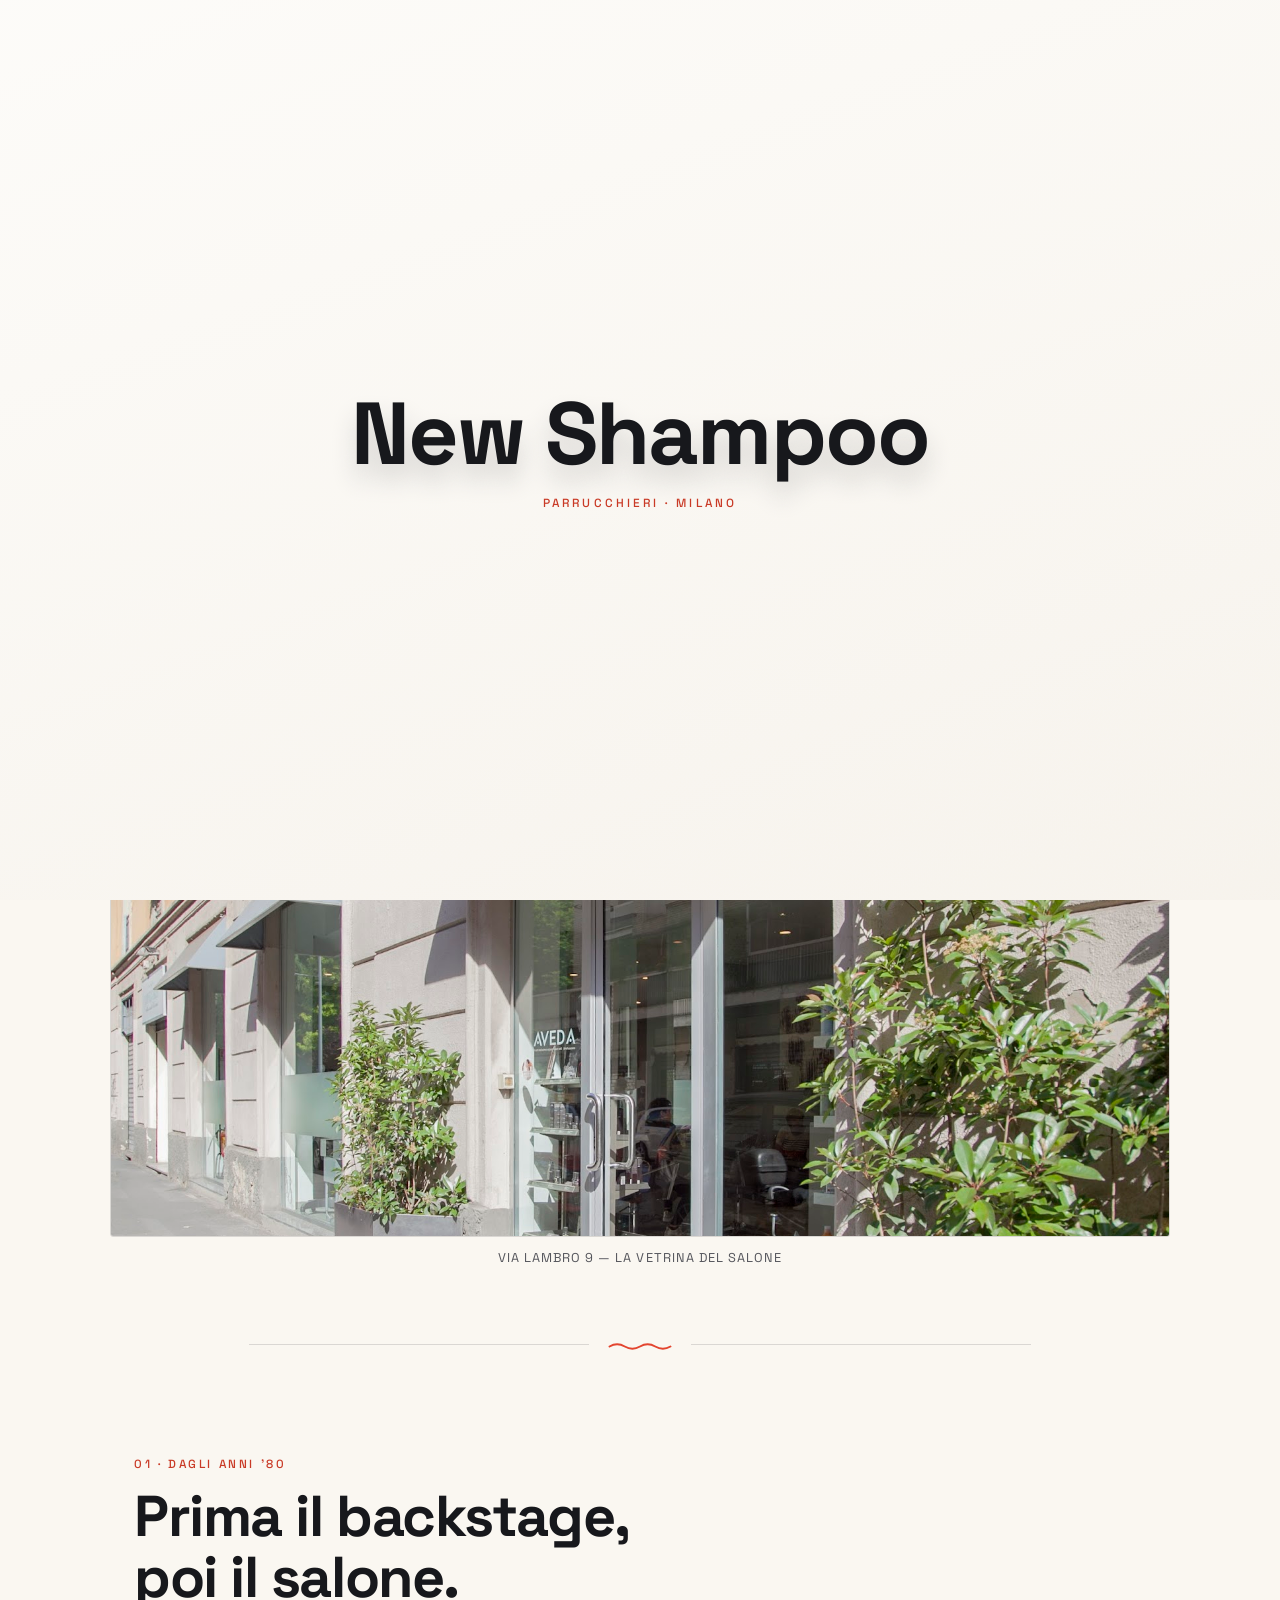
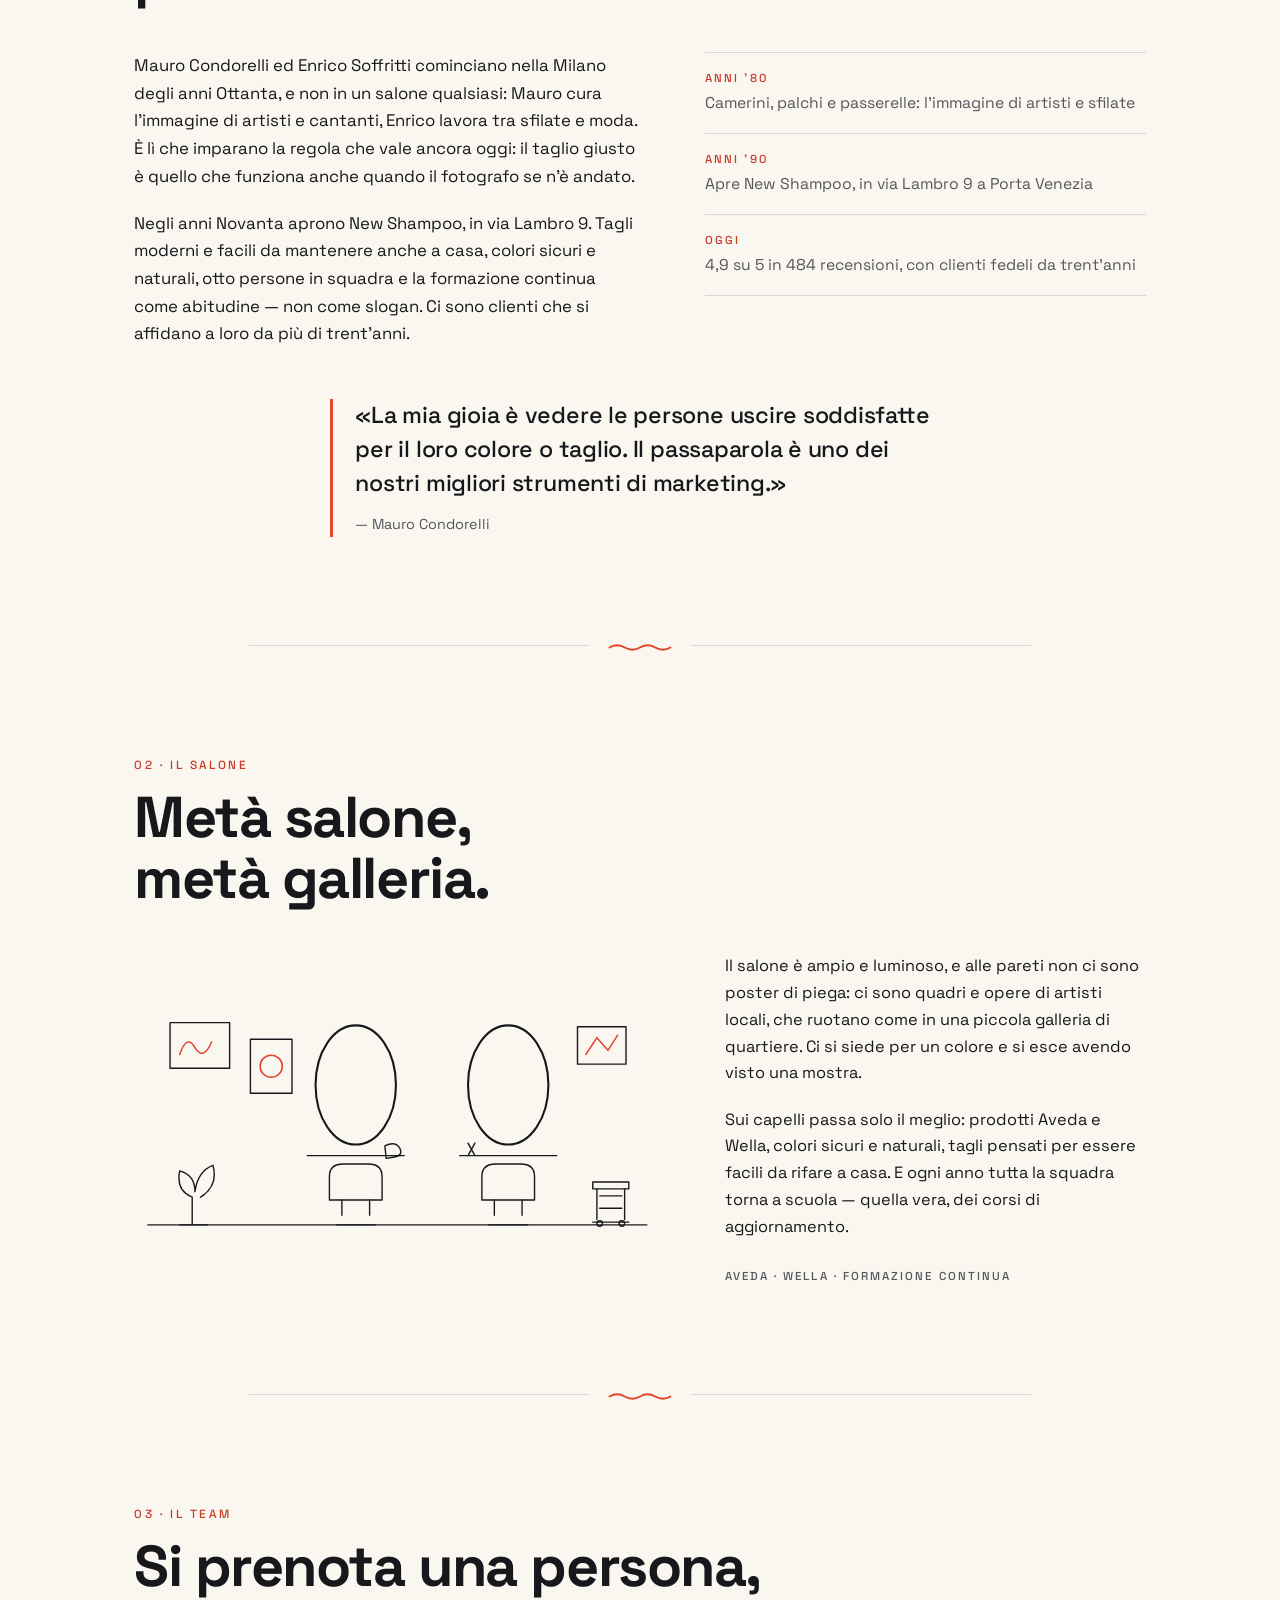
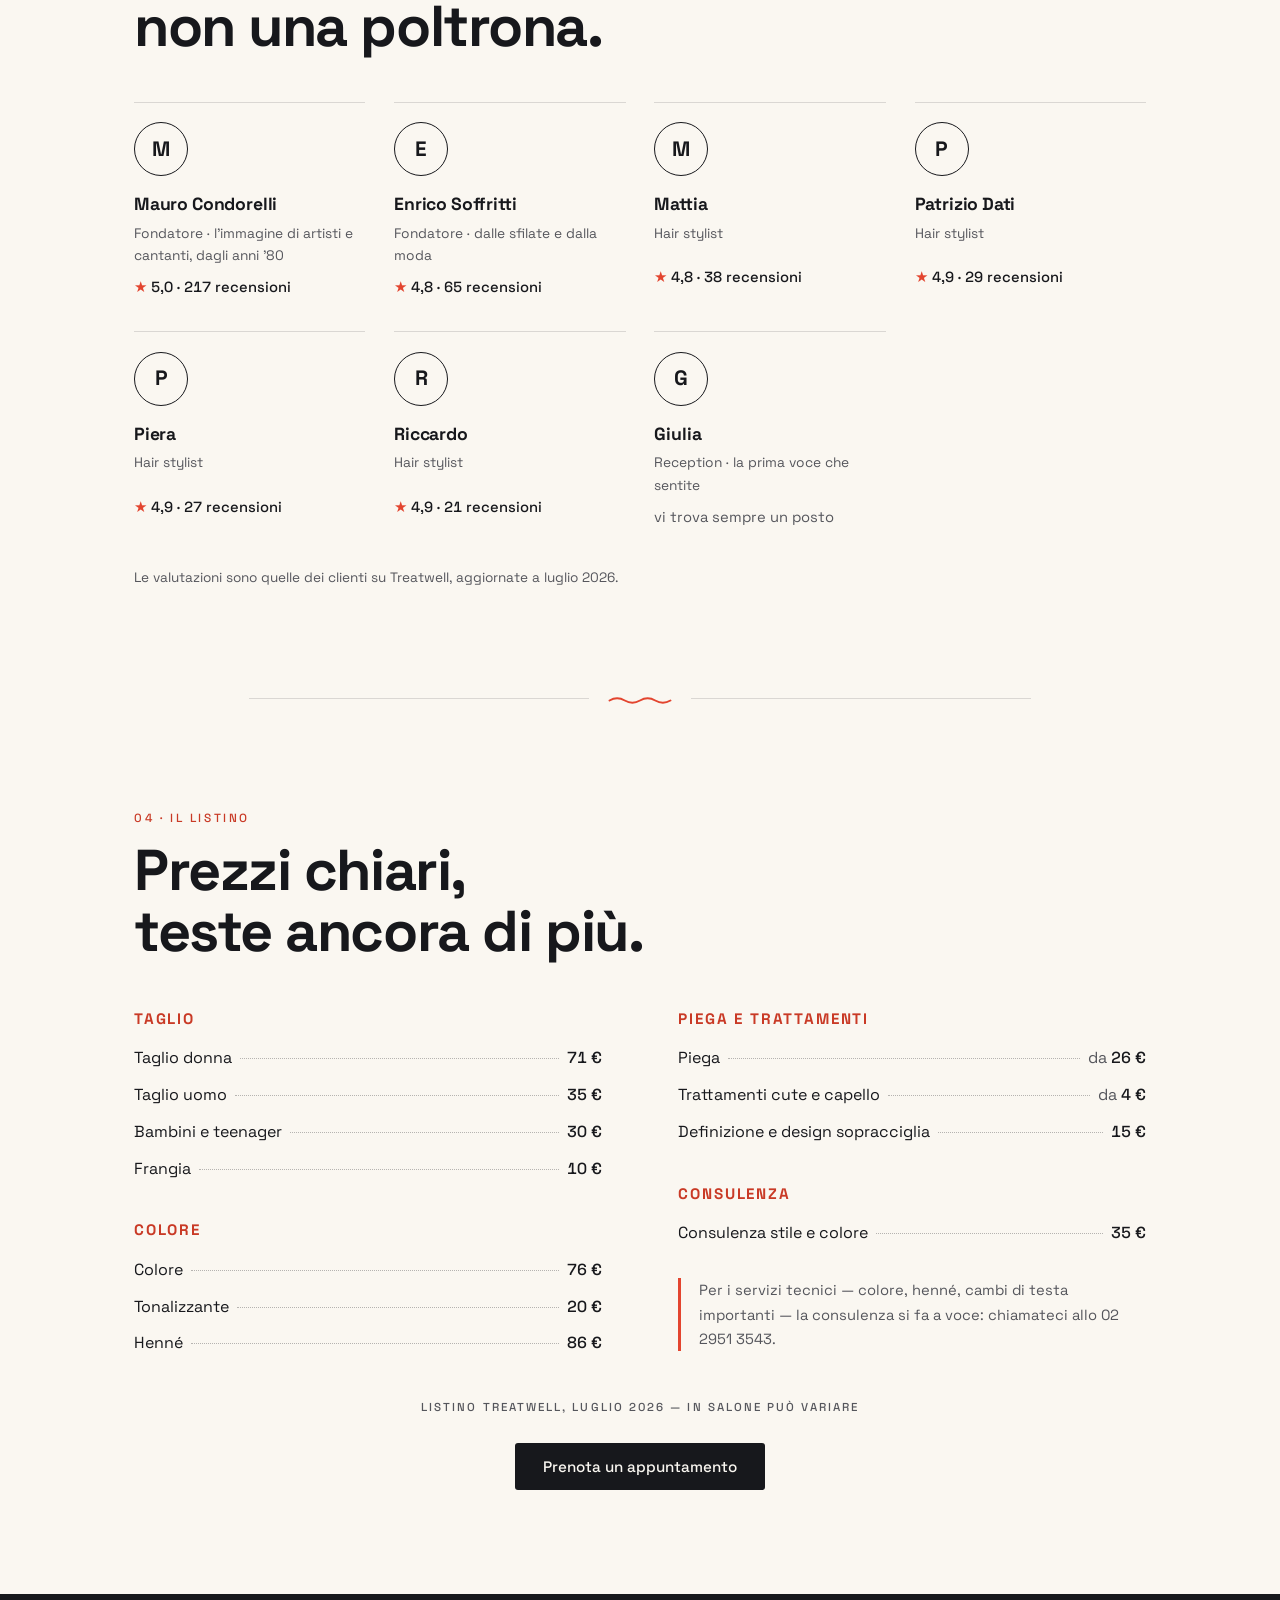
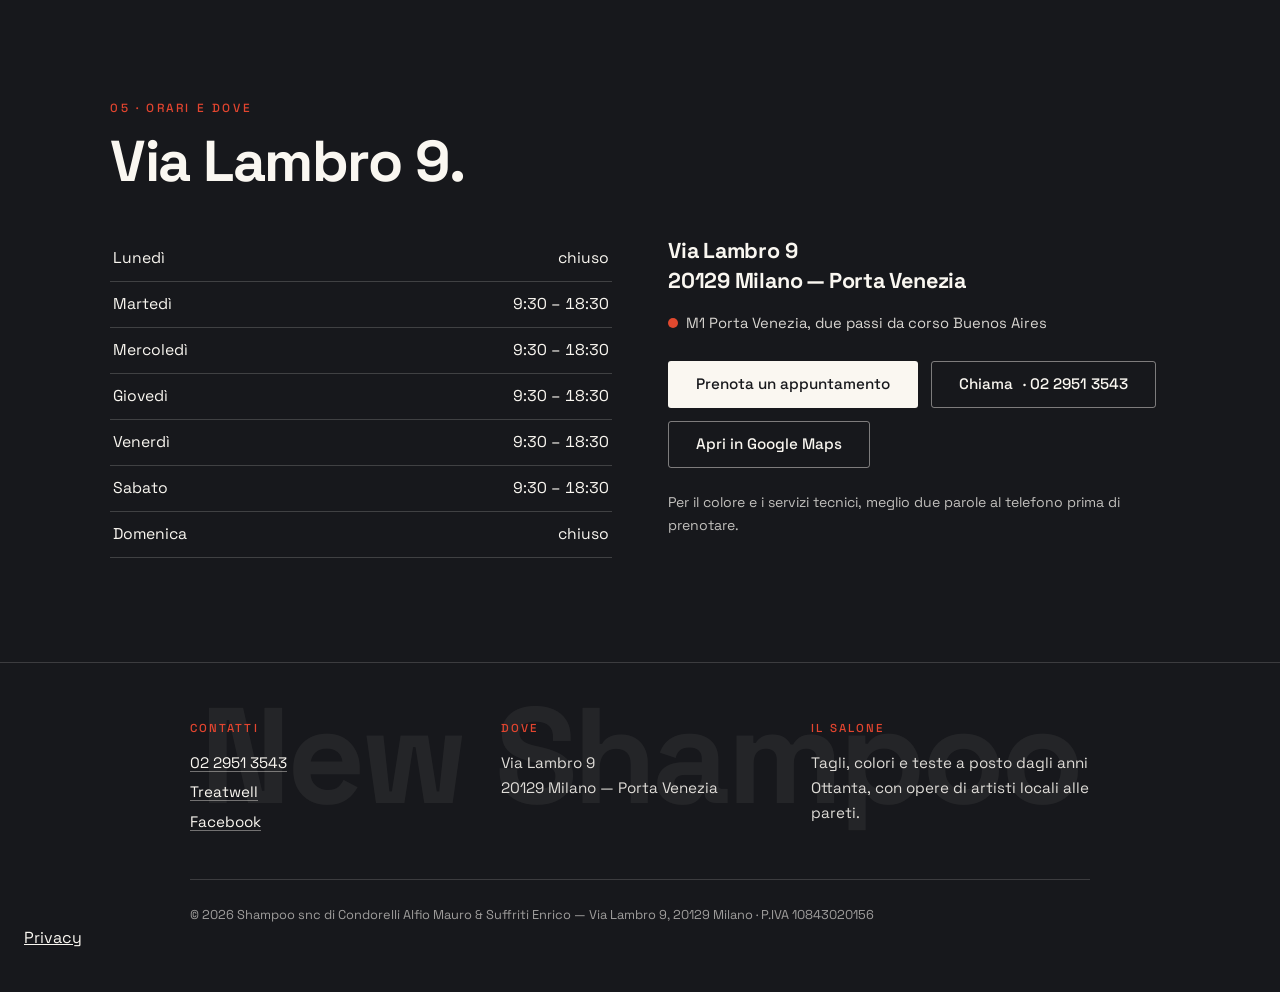
==== commit b9f2fba7: "Privacy e pulizia: caratteri sul sito, informativa, noindex - caratteri copiati nel sito: nessuna ri" ====
--- a/index.html
+++ b/index.html
@@ -3,6 +3,7 @@
 <head>
   <meta charset="UTF-8">
   <meta name="viewport" content="width=device-width, initial-scale=1.0">
+  <meta name="robots" content="noindex">
   <title>New Shampoo — Parrucchieri a Milano, Porta Venezia dagli anni '80 | Via Lambro 9</title>
   <meta name="description" content="New Shampoo: il salone di Mauro Condorelli ed Enrico Soffritti in via Lambro 9, Porta Venezia, Milano. Tagli e colori con prodotti Aveda e Wella, 4,9 su 5 in 484 recensioni. Listino trasparente e prenotazione online.">
   <meta property="og:title" content="New Shampoo — Parrucchieri a Milano, Porta Venezia">
@@ -21,9 +22,7 @@
     document.documentElement.classList.add('js');
     try { if (sessionStorage.getItem('ns-intro')) document.documentElement.classList.add('intro-vista'); } catch (e) {}
   </script>
-  <link rel="preconnect" href="https://fonts.googleapis.com">
-  <link rel="preconnect" href="https://fonts.gstatic.com" crossorigin>
-  <link href="https://fonts.googleapis.com/css2?family=Space+Grotesk:wght@400;500;700&display=swap" rel="stylesheet">
+  <link rel="stylesheet" href="fonts/fonts.css?v=1">
   <link rel="stylesheet" href="css/style.css?v=2">
   <script type="application/ld+json">
   {
@@ -40,12 +39,6 @@
       "https://www.treatwell.it/salone/new-shampoo-1/",
       "https://www.facebook.com/newshampoo1981"
     ],
-    "aggregateRating": {
-      "@type": "AggregateRating",
-      "ratingValue": "4.9",
-      "bestRating": "5",
-      "ratingCount": "484"
-    },
     "address": {
       "@type": "PostalAddress",
       "streetAddress": "Via Lambro 9",
@@ -57,10 +50,21 @@
     "areaServed": "Milano Porta Venezia",
     "hasMap": "https://www.google.com/maps/search/?api=1&query=Via+Lambro+9%2C+Milano",
     "openingHoursSpecification": [
-      { "@type": "OpeningHoursSpecification", "dayOfWeek": ["Tuesday","Wednesday","Thursday","Friday","Saturday"], "opens": "09:30", "closes": "18:30" }
+      {
+        "@type": "OpeningHoursSpecification",
+        "dayOfWeek": [
+          "Tuesday",
+          "Wednesday",
+          "Thursday",
+          "Friday",
+          "Saturday"
+        ],
+        "opens": "09:30",
+        "closes": "18:30"
+      }
     ]
   }
-  </script>
+</script>
 </head>
 <body>
 
@@ -358,8 +362,9 @@
       </div>
     </div>
     <p class="footer-legal">© <span data-current-year>2026</span> Shampoo snc di Condorelli Alfio Mauro &amp; Suffriti Enrico — Via Lambro 9, 20129 Milano · P.IVA 10843020156</p>
-  </footer>
-
-  <script src="js/main.js?v=2"></script>
+    <p class="privacy-link"><a href="privacy.html">Privacy</a></p>
+</footer>
+
+  <script src="js/main.js?v=3"></script>
 </body>
 </html>
--- a/fonts/fonts.css
+++ b/fonts/fonts.css
@@ -0,0 +1,82 @@
+/* Caratteri ospitati sul sito: nessuna richiesta a Google Fonts o Fontshare (giro privacy 1/10/2026). Licenze in LICENSE.txt. */
+/* vietnamese */
+@font-face {
+  font-family: 'Space Grotesk';
+  font-style: normal;
+  font-weight: 400;
+  font-display: swap;
+  src: url(spacegrotesk-v22-V8mDoQDjQSkFtoMM3T6r8E7mPb54C-s0.woff2) format('woff2');
+  unicode-range: U+0102-0103, U+0110-0111, U+0128-0129, U+0168-0169, U+01A0-01A1, U+01AF-01B0, U+0300-0301, U+0303-0304, U+0308-0309, U+0323, U+0329, U+1EA0-1EF9, U+20AB;
+}
+/* latin-ext */
+@font-face {
+  font-family: 'Space Grotesk';
+  font-style: normal;
+  font-weight: 400;
+  font-display: swap;
+  src: url(spacegrotesk-v22-V8mDoQDjQSkFtoMM3T6r8E7mPb94C-s0.woff2) format('woff2');
+  unicode-range: U+0100-02BA, U+02BD-02C5, U+02C7-02CC, U+02CE-02D7, U+02DD-02FF, U+0304, U+0308, U+0329, U+1D00-1DBF, U+1E00-1E9F, U+1EF2-1EFF, U+2020, U+20A0-20AB, U+20AD-20C0, U+2113, U+2C60-2C7F, U+A720-A7FF;
+}
+/* latin */
+@font-face {
+  font-family: 'Space Grotesk';
+  font-style: normal;
+  font-weight: 400;
+  font-display: swap;
+  src: url(spacegrotesk-v22-V8mDoQDjQSkFtoMM3T6r8E7mPbF4Cw.woff2) format('woff2');
+  unicode-range: U+0000-00FF, U+0131, U+0152-0153, U+02BB-02BC, U+02C6, U+02DA, U+02DC, U+0304, U+0308, U+0329, U+2000-206F, U+20AC, U+2122, U+2191, U+2193, U+2212, U+2215, U+FEFF, U+FFFD;
+}
+/* vietnamese */
+@font-face {
+  font-family: 'Space Grotesk';
+  font-style: normal;
+  font-weight: 500;
+  font-display: swap;
+  src: url(spacegrotesk-v22-V8mDoQDjQSkFtoMM3T6r8E7mPb54C-s0.woff2) format('woff2');
+  unicode-range: U+0102-0103, U+0110-0111, U+0128-0129, U+0168-0169, U+01A0-01A1, U+01AF-01B0, U+0300-0301, U+0303-0304, U+0308-0309, U+0323, U+0329, U+1EA0-1EF9, U+20AB;
+}
+/* latin-ext */
+@font-face {
+  font-family: 'Space Grotesk';
+  font-style: normal;
+  font-weight: 500;
+  font-display: swap;
+  src: url(spacegrotesk-v22-V8mDoQDjQSkFtoMM3T6r8E7mPb94C-s0.woff2) format('woff2');
+  unicode-range: U+0100-02BA, U+02BD-02C5, U+02C7-02CC, U+02CE-02D7, U+02DD-02FF, U+0304, U+0308, U+0329, U+1D00-1DBF, U+1E00-1E9F, U+1EF2-1EFF, U+2020, U+20A0-20AB, U+20AD-20C0, U+2113, U+2C60-2C7F, U+A720-A7FF;
+}
+/* latin */
+@font-face {
+  font-family: 'Space Grotesk';
+  font-style: normal;
+  font-weight: 500;
+  font-display: swap;
+  src: url(spacegrotesk-v22-V8mDoQDjQSkFtoMM3T6r8E7mPbF4Cw.woff2) format('woff2');
+  unicode-range: U+0000-00FF, U+0131, U+0152-0153, U+02BB-02BC, U+02C6, U+02DA, U+02DC, U+0304, U+0308, U+0329, U+2000-206F, U+20AC, U+2122, U+2191, U+2193, U+2212, U+2215, U+FEFF, U+FFFD;
+}
+/* vietnamese */
+@font-face {
+  font-family: 'Space Grotesk';
+  font-style: normal;
+  font-weight: 700;
+  font-display: swap;
+  src: url(spacegrotesk-v22-V8mDoQDjQSkFtoMM3T6r8E7mPb54C-s0.woff2) format('woff2');
+  unicode-range: U+0102-0103, U+0110-0111, U+0128-0129, U+0168-0169, U+01A0-01A1, U+01AF-01B0, U+0300-0301, U+0303-0304, U+0308-0309, U+0323, U+0329, U+1EA0-1EF9, U+20AB;
+}
+/* latin-ext */
+@font-face {
+  font-family: 'Space Grotesk';
+  font-style: normal;
+  font-weight: 700;
+  font-display: swap;
+  src: url(spacegrotesk-v22-V8mDoQDjQSkFtoMM3T6r8E7mPb94C-s0.woff2) format('woff2');
+  unicode-range: U+0100-02BA, U+02BD-02C5, U+02C7-02CC, U+02CE-02D7, U+02DD-02FF, U+0304, U+0308, U+0329, U+1D00-1DBF, U+1E00-1E9F, U+1EF2-1EFF, U+2020, U+20A0-20AB, U+20AD-20C0, U+2113, U+2C60-2C7F, U+A720-A7FF;
+}
+/* latin */
+@font-face {
+  font-family: 'Space Grotesk';
+  font-style: normal;
+  font-weight: 700;
+  font-display: swap;
+  src: url(spacegrotesk-v22-V8mDoQDjQSkFtoMM3T6r8E7mPbF4Cw.woff2) format('woff2');
+  unicode-range: U+0000-00FF, U+0131, U+0152-0153, U+02BB-02BC, U+02C6, U+02DA, U+02DC, U+0304, U+0308, U+0329, U+2000-206F, U+20AC, U+2122, U+2191, U+2193, U+2212, U+2215, U+FEFF, U+FFFD;
+}
